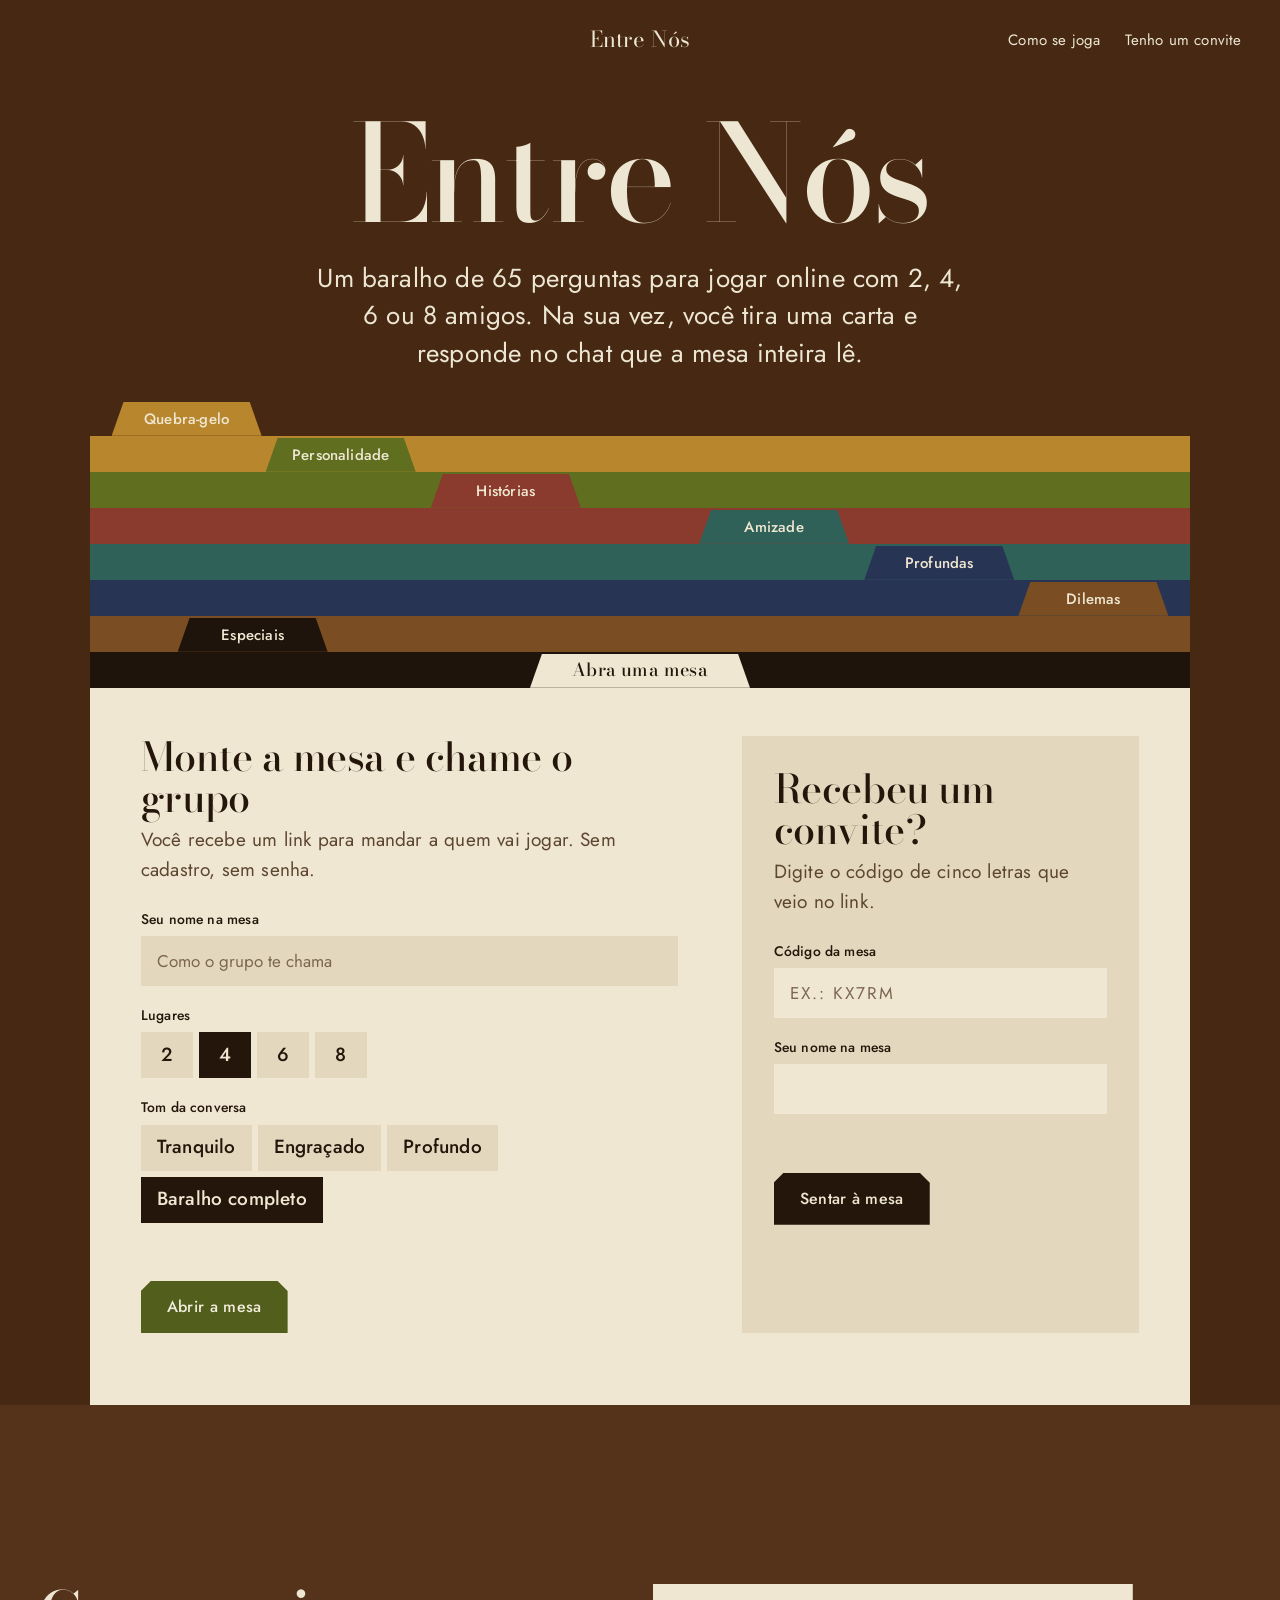
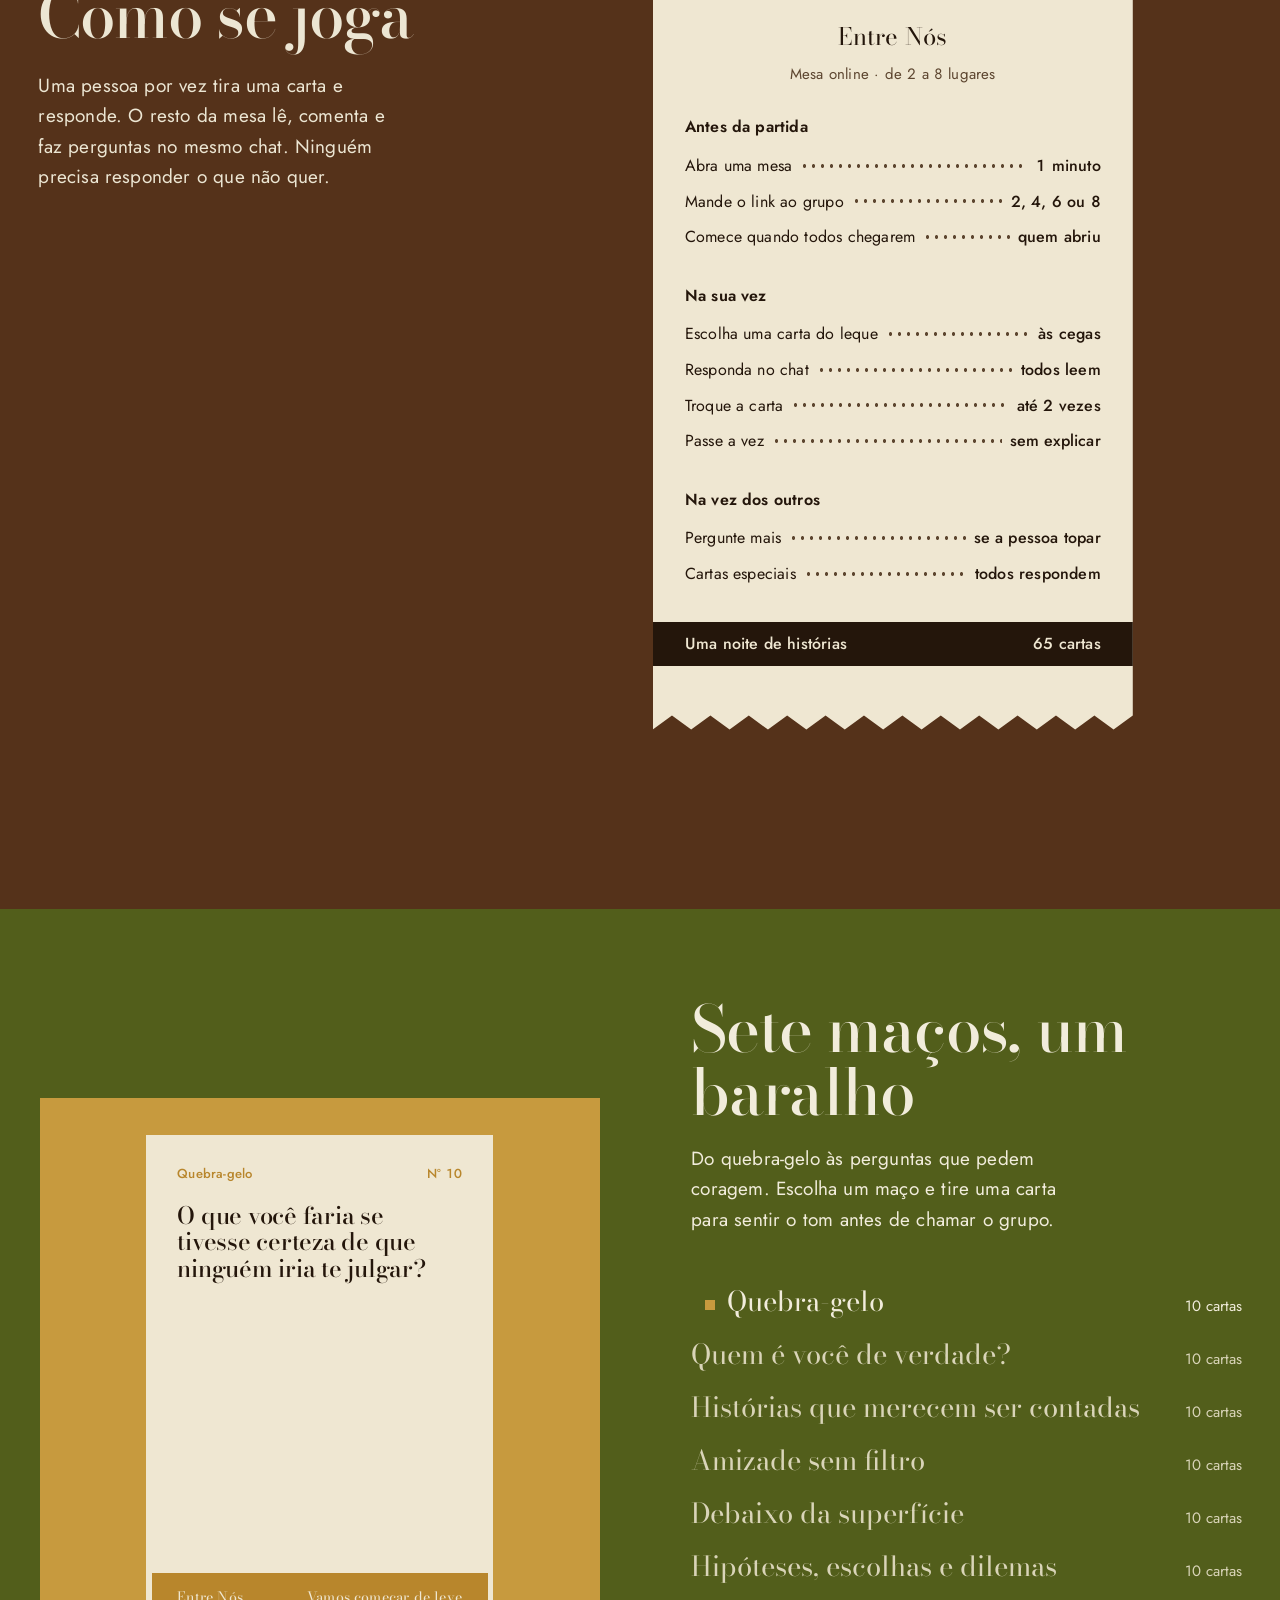
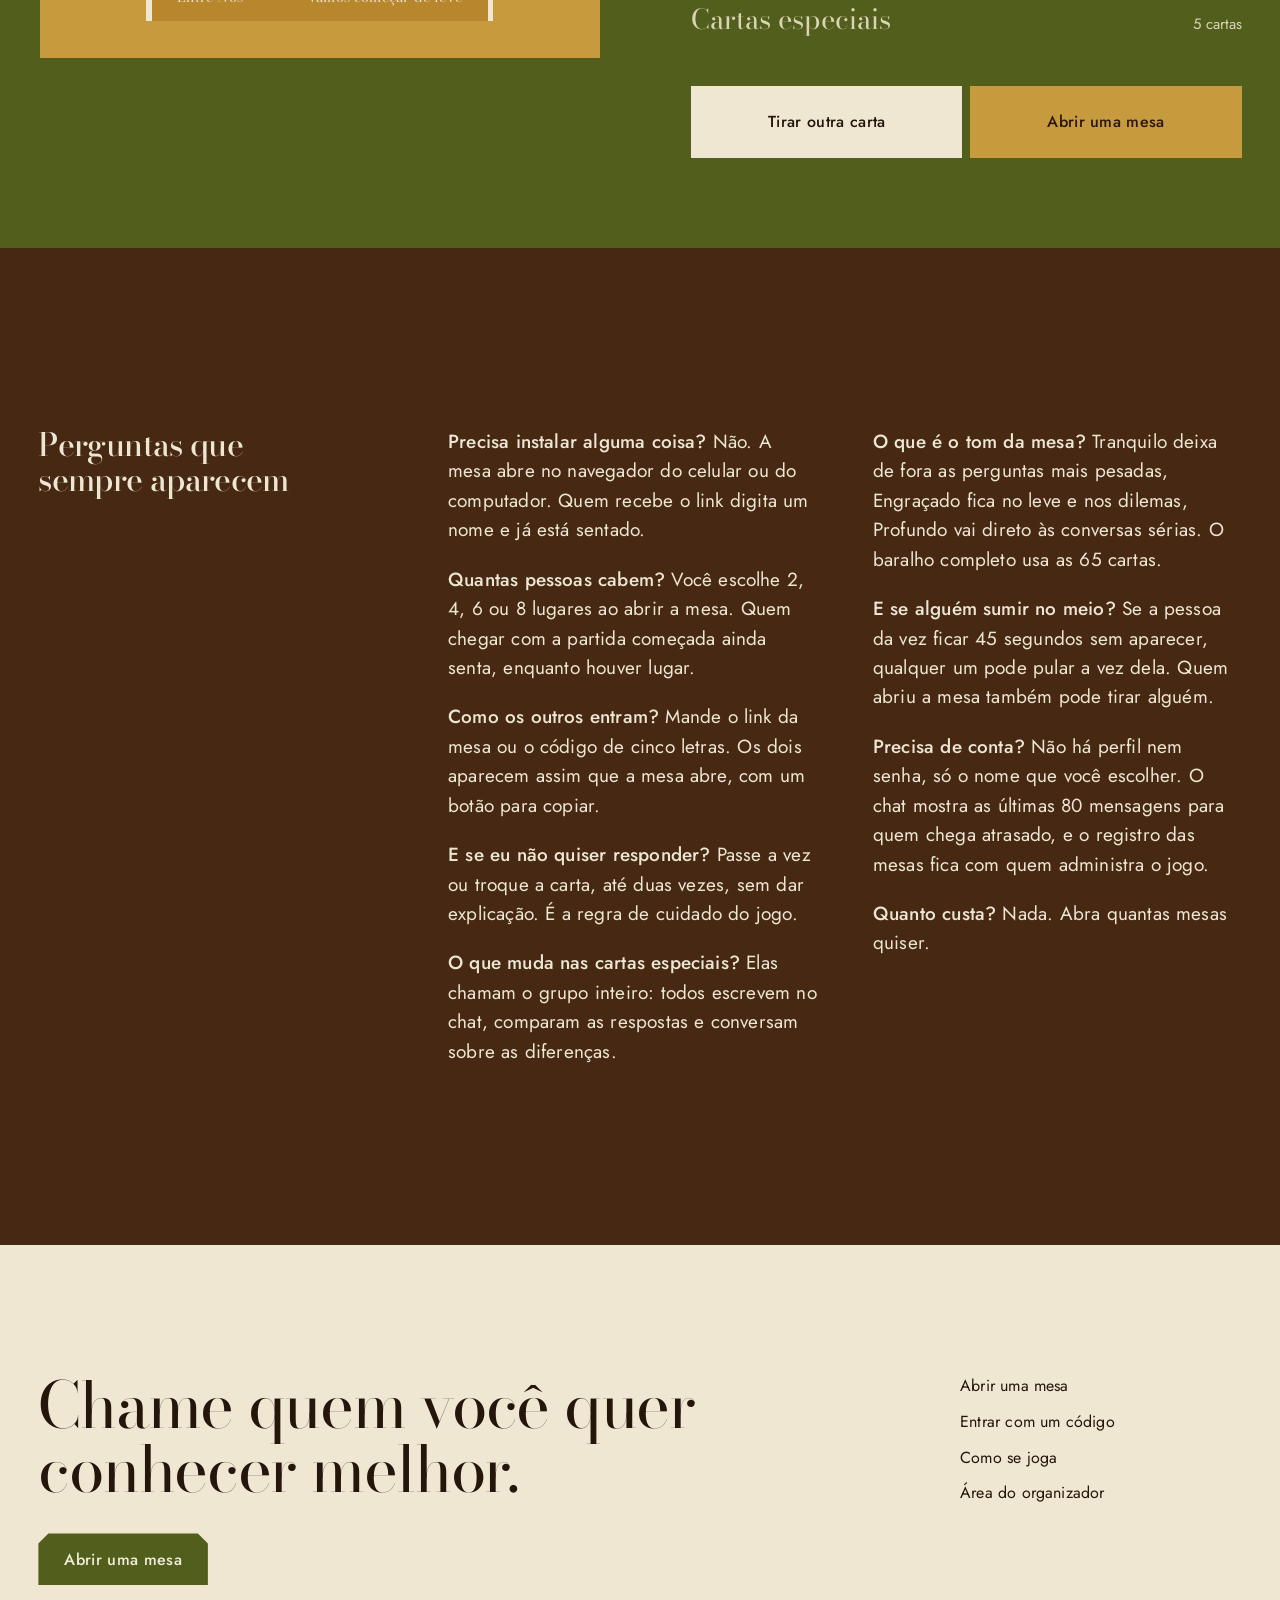
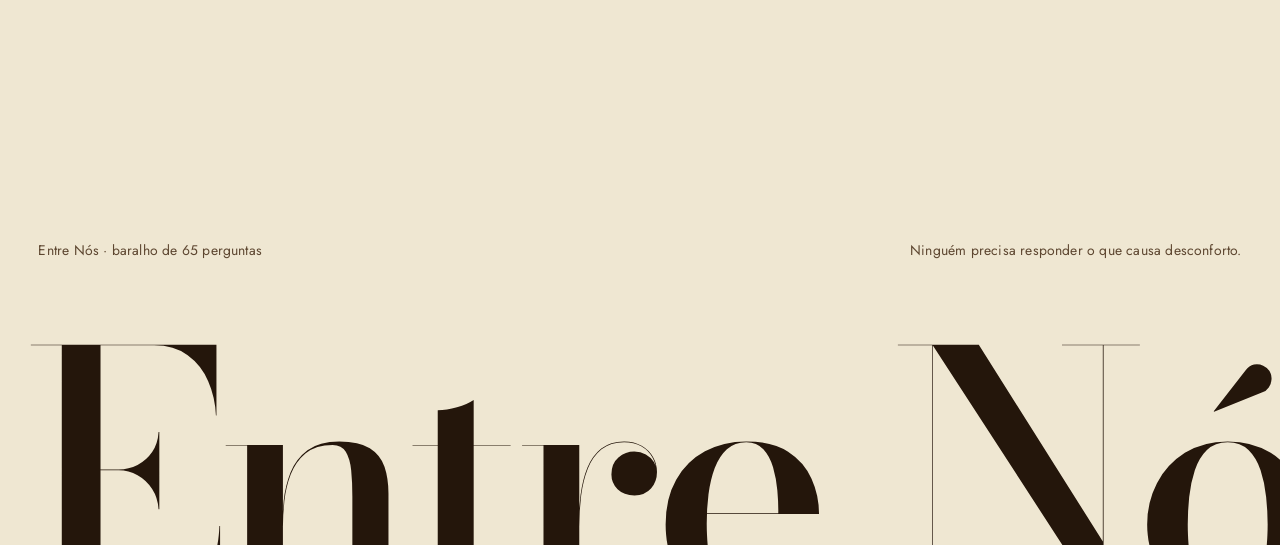
==== index.html @ 0313b53e "Entre Nós 1.0: mesa online de 2 a 8 jogadores, baralho de 65 cartas e chat Co-Authored-By: Claude Op" ====
<!doctype html>
<html lang="pt-BR" class="sem-js">
<head>
<meta charset="utf-8">
<meta name="viewport" content="width=device-width, initial-scale=1">
<title>Entre Nós — o jogo de cartas para conhecer seus amigos</title>
<meta name="description" content="Um baralho de 65 perguntas para jogar online com 2, 4, 6 ou 8 amigos. Cada um tira uma carta e responde no chat da mesa.">
<meta name="theme-color" content="#472913">
<link rel="icon" href="data:image/svg+xml,%3Csvg xmlns='http://www.w3.org/2000/svg' viewBox='0 0 20 28'%3E%3Crect width='20' height='28' fill='%23525e1b'/%3E%3Crect x='5' y='9' width='10' height='10' fill='%23efe7d2'/%3E%3C/svg%3E">
<link rel="preconnect" href="https://fonts.googleapis.com">
<link rel="preconnect" href="https://fonts.gstatic.com" crossorigin>
<link href="https://fonts.googleapis.com/css2?family=Bodoni+Moda:ital,opsz,wght@0,6..96,500;1,6..96,500&family=Jost:wght@400;500;600&display=swap" rel="stylesheet">
<link rel="stylesheet" href="css/estilo.css">
</head>
<body>
<header class="topo">
  <a class="marca" href="./">Entre Nós</a>
  <nav aria-label="Principal">
    <a href="#como">Como se joga</a>
    <a href="#convite">Tenho um convite</a>
  </nav>
</header>

<main>
  <section class="hero" aria-labelledby="titulo">
    <h1 id="titulo">Entre Nós</h1>
    <p class="apoio">Um baralho de 65 perguntas para jogar online com 2, 4, 6 ou 8 amigos. Na sua vez, você tira uma carta e responde no chat que a mesa inteira lê.</p>

    <div class="pastas" id="mesa">
      <a class="pasta" href="#baralho" data-cat="1" style="background:#b8862c;color:#efe7d2;z-index:1"><span class="aba" style="left:2%">Quebra-gelo</span></a>
      <a class="pasta" href="#baralho" data-cat="2" style="background:#5f6e1f;color:#efe7d2;z-index:2"><span class="aba" style="left:16%">Personalidade</span></a>
      <a class="pasta" href="#baralho" data-cat="3" style="background:#8a3b2e;color:#efe7d2;z-index:3"><span class="aba" style="left:31%">Histórias</span></a>
      <a class="pasta" href="#baralho" data-cat="4" style="background:#2f6158;color:#efe7d2;z-index:4"><span class="aba" style="right:31%">Amizade</span></a>
      <a class="pasta" href="#baralho" data-cat="5" style="background:#283454;color:#efe7d2;z-index:5"><span class="aba" style="right:16%">Profundas</span></a>
      <a class="pasta" href="#baralho" data-cat="6" style="background:#7a4e22;color:#efe7d2;z-index:6"><span class="aba" style="right:2%">Dilemas</span></a>
      <a class="pasta" href="#baralho" data-cat="7" style="background:#1f140b;color:#efe7d2;z-index:7"><span class="aba" style="left:8%">Especiais</span></a>

      <div class="pasta frente" style="z-index:8">
        <span class="aba">Abra uma mesa</span>
        <div class="mesa-form">
          <div>
            <h2>Monte a mesa e chame o grupo</h2>
            <p class="sub">Você recebe um link para mandar a quem vai jogar. Sem cadastro, sem senha.</p>
            <form id="form-criar" novalidate>
              <label class="campo"><span>Seu nome na mesa</span>
                <input name="nome" autocomplete="nickname" maxlength="20" required placeholder="Como o grupo te chama">
              </label>
              <fieldset class="escolha">
                <legend>Lugares</legend>
                <label><input type="radio" name="cap" value="2"><span>2</span></label>
                <label><input type="radio" name="cap" value="4" checked><span>4</span></label>
                <label><input type="radio" name="cap" value="6"><span>6</span></label>
                <label><input type="radio" name="cap" value="8"><span>8</span></label>
              </fieldset>
              <fieldset class="escolha">
                <legend>Tom da conversa</legend>
                <label><input type="radio" name="modo" value="tranquilo"><span>Tranquilo</span></label>
                <label><input type="radio" name="modo" value="engracado"><span>Engraçado</span></label>
                <label><input type="radio" name="modo" value="profundo"><span>Profundo</span></label>
                <label><input type="radio" name="modo" value="completo" checked><span>Baralho completo</span></label>
              </fieldset>
              <p class="aviso-erro" id="erro-criar" role="alert"></p>
              <div><button class="btn" type="submit">Abrir a mesa</button></div>
            </form>
          </div>
          <div class="lado" id="convite">
            <h2>Recebeu um convite?</h2>
            <p class="sub">Digite o código de cinco letras que veio no link.</p>
            <form id="form-entrar" novalidate>
              <label class="campo"><span>Código da mesa</span>
                <input name="cod" autocomplete="off" autocapitalize="characters" maxlength="5" required placeholder="Ex.: KX7RM" style="letter-spacing:.12em;text-transform:uppercase">
              </label>
              <label class="campo"><span>Seu nome na mesa</span>
                <input name="nome" autocomplete="nickname" maxlength="20" required>
              </label>
              <p class="aviso-erro" id="erro-entrar" role="alert"></p>
              <div><button class="btn btn-fantasma" type="submit" style="background:#24160b;color:#efe7d2">Sentar à mesa</button></div>
            </form>
          </div>
        </div>
      </div>
    </div>
  </section>

  <section class="secao como" id="como" aria-labelledby="t-como">
    <div class="grade">
      <div class="texto">
        <h2 class="titulo-secao revela" id="t-como">Como se joga</h2>
        <p class="revela" style="--d:80ms">Uma pessoa por vez tira uma carta e responde. O resto da mesa lê, comenta e faz perguntas no mesmo chat. Ninguém precisa responder o que não quer.</p>
      </div>
      <div class="recibo revela" style="--d:160ms">
        <div class="cab">Entre Nós</div>
        <p>Mesa online · de 2 a 8 lugares</p>
        <h3>Antes da partida</h3>
        <ol>
          <li>Abra uma mesa<span class="pontos"></span><b>1 minuto</b></li>
          <li>Mande o link ao grupo<span class="pontos"></span><b>2, 4, 6 ou 8</b></li>
          <li>Comece quando todos chegarem<span class="pontos"></span><b>quem abriu</b></li>
        </ol>
        <h3>Na sua vez</h3>
        <ol>
          <li>Escolha uma carta do leque<span class="pontos"></span><b>às cegas</b></li>
          <li>Responda no chat<span class="pontos"></span><b>todos leem</b></li>
          <li>Troque a carta<span class="pontos"></span><b>até 2 vezes</b></li>
          <li>Passe a vez<span class="pontos"></span><b>sem explicar</b></li>
        </ol>
        <h3>Na vez dos outros</h3>
        <ol>
          <li>Pergunte mais<span class="pontos"></span><b>se a pessoa topar</b></li>
          <li>Cartas especiais<span class="pontos"></span><b>todos respondem</b></li>
        </ol>
        <div class="total"><span>Uma noite de histórias</span><span>65 cartas</span></div>
      </div>
    </div>
  </section>

  <section class="secao vitrine" id="baralho" aria-labelledby="t-baralho">
    <div class="metades">
      <div class="placa revela">
        <div class="quadro" id="placa"></div>
      </div>
      <div class="indice">
        <div>
          <h2 class="titulo-secao revela" id="t-baralho">Sete maços, um baralho</h2>
          <p class="revela" style="--d:80ms">Do quebra-gelo às perguntas que pedem coragem. Escolha um maço e tire uma carta para sentir o tom antes de chamar o grupo.</p>
        </div>
        <ul id="lista-macos" class="revela" style="--d:140ms"></ul>
        <div class="celulas revela" style="--d:200ms">
          <button class="btn btn-claro" type="button" id="outra">Tirar outra carta</button>
          <a class="btn btn-ocre" href="#mesa">Abrir uma mesa</a>
        </div>
      </div>
    </div>
  </section>

  <section class="secao faq" aria-labelledby="t-faq">
    <div class="grade">
      <h2 class="titulo-secao revela" id="t-faq">Perguntas que sempre aparecem</h2>
      <div class="colunas revela" style="--d:100ms">
        <p><b>Precisa instalar alguma coisa?</b> Não. A mesa abre no navegador do celular ou do computador. Quem recebe o link digita um nome e já está sentado.</p>
        <p><b>Quantas pessoas cabem?</b> Você escolhe 2, 4, 6 ou 8 lugares ao abrir a mesa. Quem chegar com a partida começada ainda senta, enquanto houver lugar.</p>
        <p><b>Como os outros entram?</b> Mande o link da mesa ou o código de cinco letras. Os dois aparecem assim que a mesa abre, com um botão para copiar.</p>
        <p><b>E se eu não quiser responder?</b> Passe a vez ou troque a carta, até duas vezes, sem dar explicação. É a regra de cuidado do jogo.</p>
        <p><b>O que muda nas cartas especiais?</b> Elas chamam o grupo inteiro: todos escrevem no chat, comparam as respostas e conversam sobre as diferenças.</p>
        <p><b>O que é o tom da mesa?</b> Tranquilo deixa de fora as perguntas mais pesadas, Engraçado fica no leve e nos dilemas, Profundo vai direto às conversas sérias. O baralho completo usa as 65 cartas.</p>
        <p><b>E se alguém sumir no meio?</b> Se a pessoa da vez ficar 45 segundos sem aparecer, qualquer um pode pular a vez dela. Quem abriu a mesa também pode tirar alguém.</p>
        <p><b>Precisa de conta?</b> Não há perfil nem senha, só o nome que você escolher. O chat mostra as últimas 80 mensagens para quem chega atrasado, e o registro das mesas fica com quem administra o jogo.</p>
        <p><b>Quanto custa?</b> Nada. Abra quantas mesas quiser.</p>
      </div>
    </div>
  </section>
</main>

<footer class="rodape" aria-labelledby="t-rodape">
  <div class="grade" style="width:100%">
    <div class="convite">
      <p id="t-rodape" class="revela">Chame quem você quer conhecer melhor.</p>
      <a class="btn revela" style="--d:80ms" href="#mesa">Abrir uma mesa</a>
    </div>
    <nav class="links" aria-label="Rodapé">
      <a href="#mesa">Abrir uma mesa</a>
      <a href="#convite">Entrar com um código</a>
      <a href="#como">Como se joga</a>
      <a href="admin.html">Área do organizador</a>
    </nav>
  </div>
  <div class="legal"><span>Entre Nós · baralho de 65 perguntas</span><span>Ninguém precisa responder o que causa desconforto.</span></div>
  <div class="nome" aria-hidden="true">Entre Nós</div>
</footer>

<script src="js/config.js"></script>
<script src="js/cartas.js"></script>
<script src="js/logica.js"></script>
<script src="js/api.js"></script>
<script src="js/comum.js"></script>
<script src="js/inicio.js"></script>
</body>
</html>
---- css/estilo.css ----
/* Entre Nós — um baralho impresso em duas tintas sobre tabaco */
:root {
  --bg: #472913;
  --surface: #55321a;
  --deep: #341d0c;
  --ink: #ece6d3;
  --muted: #c9b597;
  --accent: #525e1b;
  --accent-hover: #606d22;
  --accent-ink: #f1ecdb;
  --ochre: #c79a3e;
  --ochre-ink: #2b170a;
  --paper: #efe7d2;
  --paper-2: #e3d8bd;
  --paper-ink: #24160b;
  --paper-muted: #5d4630;
  --erro: #f0a48c;

  --display: 'Bodoni Moda', 'Didot', Georgia, serif;
  --text: 'Jost', 'Segoe UI', system-ui, sans-serif;

  --step-small: clamp(0.8125rem, 0.79rem + 0.1vw, 0.875rem);
  --step-body: clamp(1.0625rem, 1rem + 0.25vw, 1.1875rem);
  --step-lead: clamp(1.25rem, 1.1rem + 0.7vw, 1.625rem);
  --step-head: clamp(2rem, 1.3rem + 3.2vw, 4rem);

  --margem: clamp(16px, 3vw, 40px);
  --raio: 0px;
  --ease: cubic-bezier(.2, .7, .2, 1);
  color-scheme: dark;
}

*, *::before, *::after { box-sizing: border-box; }
html { -webkit-text-size-adjust: 100%; }
body {
  margin: 0;
  background: var(--bg);
  color: var(--ink);
  font-family: var(--text);
  font-size: var(--step-body);
  line-height: 1.6;
  letter-spacing: 0.01em;
  -webkit-font-smoothing: antialiased;
}
img, svg { display: block; max-width: 100%; }
a { color: inherit; }
button, input, select, textarea { font: inherit; color: inherit; }
button { cursor: pointer; }
:focus-visible { outline: 3px solid var(--ochre); outline-offset: 3px; }
::selection { background: var(--ochre); color: var(--ochre-ink); }
[hidden] { display: none !important; }
.oculto { position: absolute !important; width: 1px; height: 1px; overflow: hidden; clip: rect(0 0 0 0); white-space: nowrap; }
.ico { width: 1.15em; height: 1.15em; fill: none; stroke: currentColor; stroke-width: 2; stroke-linecap: round; stroke-linejoin: round; flex: none; }

/* ---------- botões ---------- */
.btn {
  display: inline-flex; align-items: center; justify-content: center; gap: 10px;
  min-height: 52px; padding: 0 26px; border: 0; border-radius: var(--raio);
  background: var(--accent); color: var(--accent-ink);
  font-weight: 500; font-size: 1rem; letter-spacing: 0.02em; text-decoration: none;
  clip-path: polygon(10px 0, calc(100% - 10px) 0, 100% 10px, 100% 100%, 0 100%, 0 10px);
  transition: background .2s var(--ease), transform .15s var(--ease);
}
.btn:hover { background: var(--accent-hover); }
.btn:active { transform: translateY(1px) scale(.99); }
.btn[disabled] { opacity: .45; cursor: not-allowed; }
.btn-claro { background: var(--paper); color: var(--paper-ink); }
.btn-claro:hover { background: #fff8e6; }
.btn-ocre { background: var(--ochre); color: var(--ochre-ink); }
.btn-ocre:hover { background: #d5a84a; }
.btn-fantasma { background: var(--surface); color: var(--ink); }
.btn-fantasma:hover { background: #64391d; }
.btn-peq { min-height: 40px; padding: 0 16px; font-size: .9375rem; }

/* ---------- campos ---------- */
.campo { display: grid; gap: 6px; }
.campo > span, .rotulo { font-size: var(--step-small); font-weight: 500; }
.campo input {
  min-height: 50px; padding: 0 16px; border: 0; border-radius: var(--raio);
  background: var(--paper-2); color: var(--paper-ink); font-size: 1.0625rem;
}
.campo input::placeholder { color: #7d6750; }
.escolha { display: flex; flex-wrap: wrap; gap: 6px; border: 0; padding: 0; margin: 0; }
.escolha legend { padding: 0; margin-bottom: 6px; font-size: var(--step-small); font-weight: 500; }
.escolha label { position: relative; }
.escolha input { position: absolute; opacity: 0; inset: 0; margin: 0; cursor: pointer; }
.escolha span {
  display: inline-flex; align-items: center; justify-content: center; min-width: 52px; min-height: 46px; padding: 0 16px;
  background: var(--paper-2); color: var(--paper-ink); font-weight: 500;
  transition: background .2s var(--ease), color .2s var(--ease);
}
.escolha input:checked + span { background: var(--paper-ink); color: var(--paper); }
.escolha input:focus-visible + span { outline: 3px solid var(--ochre); outline-offset: 2px; }
.escolha label:hover span { background: #d6c9aa; }
.escolha input:checked:hover + span { background: var(--paper-ink); }
.aviso-erro { min-height: 1.6em; margin: 0; color: #9b2c17; font-size: var(--step-small); font-weight: 500; }

/* =========================================================
   PÁGINA INICIAL
   ========================================================= */
.topo {
  display: grid; grid-template-columns: 1fr auto 1fr; align-items: center;
  padding: 22px var(--margem) 0; font-size: .9375rem;
}
.topo .marca { grid-column: 2; font-family: var(--display); font-size: 1.375rem; text-decoration: none; letter-spacing: 0; }
.topo nav { grid-column: 3; justify-self: end; display: flex; gap: 24px; }
.topo nav a { text-decoration: none; padding: 6px 0; background: linear-gradient(currentColor, currentColor) 0 100% / 0 2px no-repeat; transition: background-size .25s var(--ease); }
.topo nav a:hover { background-size: 100% 2px; }

.hero { text-align: center; padding-top: clamp(40px, 6vh, 80px); overflow: hidden; }
.hero h1 {
  margin: 0 auto; font-family: var(--display); font-weight: 500;
  font-size: clamp(76px, 10.5vw, 168px); line-height: .92; letter-spacing: -0.02em;
}
.hero .apoio { max-width: 46ch; margin: 24px auto 0; padding: 0 var(--margem); font-size: var(--step-lead); line-height: 1.45; }

.pastas { position: relative; width: min(86vw, 1240px); margin: clamp(48px, 7vh, 80px) auto 0; }
.pasta { position: relative; display: block; height: 36px; text-decoration: none; }
.pasta .aba {
  position: absolute; bottom: 100%; height: 34px; padding: 0 22px; min-width: 150px;
  display: flex; align-items: center; justify-content: center;
  background: inherit; color: inherit; font-size: .9375rem; font-weight: 500; white-space: nowrap;
  clip-path: polygon(12px 0, calc(100% - 12px) 0, 100% 100%, 0 100%);
}
.pasta:not(.frente) { transition: transform .25s var(--ease); }
.pasta:not(.frente):hover, .pasta:not(.frente):focus-visible { transform: translateY(-8px); outline: none; }
.pasta:not(.frente):focus-visible .aba { text-decoration: underline; }
.pasta.frente {
  height: auto; background: var(--paper); color: var(--paper-ink);
  padding: clamp(28px, 4vw, 48px) clamp(20px, 4vw, 56px) clamp(40px, 6vw, 72px);
  text-align: left;
}
.pasta.frente .aba { left: 50%; transform: translateX(-50%); font-family: var(--display); font-size: 1.125rem; min-width: 220px; }
.mesa-form { display: grid; grid-template-columns: 1.35fr 1fr; gap: clamp(28px, 5vw, 80px); }
.mesa-form h2 { margin: 0 0 6px; font-family: var(--display); font-weight: 500; font-size: clamp(1.75rem, 1.2rem + 1.6vw, 2.5rem); line-height: 1.05; letter-spacing: -0.01em; }
.mesa-form p.sub { margin: 0 0 22px; color: var(--paper-muted); }
.mesa-form form { display: grid; gap: 18px; align-content: start; }
.mesa-form .lado { background: var(--paper-2); padding: clamp(20px, 3vw, 32px); }
.mesa-form .lado .campo input { background: var(--paper); }

/* como se joga */
.secao { padding: clamp(96px, 14vw, 200px) var(--margem); }
.grade { display: grid; grid-template-columns: repeat(12, minmax(0, 1fr)); column-gap: clamp(16px, 2vw, 32px); max-width: 1360px; margin: 0 auto; }
.titulo-secao { margin: 0; font-family: var(--display); font-weight: 500; font-size: clamp(2.5rem, 1.6rem + 3vw, 4.25rem); line-height: .98; letter-spacing: -0.02em; }
.como { background: var(--surface); }
.como .texto { grid-column: 1 / span 5; }
.como .texto p { max-width: 32ch; margin: 24px 0 0; }
.recibo {
  grid-column: 7 / span 5; max-width: 480px; width: 100%;
  background: var(--paper); color: var(--paper-ink); padding: 34px 32px 64px;
  font-variant-numeric: tabular-nums; font-size: 1rem;
  clip-path: polygon(0 0, 100% 0, 100% calc(100% - 14px), 96% 100%, 92% calc(100% - 14px), 88% 100%, 84% calc(100% - 14px), 80% 100%, 76% calc(100% - 14px), 72% 100%, 68% calc(100% - 14px), 64% 100%, 60% calc(100% - 14px), 56% 100%, 52% calc(100% - 14px), 48% 100%, 44% calc(100% - 14px), 40% 100%, 36% calc(100% - 14px), 32% 100%, 28% calc(100% - 14px), 24% 100%, 20% calc(100% - 14px), 16% 100%, 12% calc(100% - 14px), 8% 100%, 4% calc(100% - 14px), 0 100%);
}
.recibo .cab { text-align: center; font-family: var(--display); font-size: 1.5rem; margin-bottom: 6px; }
.recibo .cab + p { text-align: center; margin: 0 0 6px; color: var(--paper-muted); font-size: .9375rem; }
.recibo h3 { margin: 28px 0 8px; font-size: 1rem; font-weight: 600; }
.recibo ol { list-style: none; margin: 0; padding: 0; }
.recibo li { display: flex; align-items: baseline; gap: 8px; padding: 5px 0; }
.recibo li .pontos { flex: 1; height: 4px; align-self: center; background-image: radial-gradient(circle, var(--paper-muted) 1.6px, transparent 2px); background-size: 9px 4px; background-repeat: repeat-x; min-width: 24px; }
.recibo li b { font-weight: 500; white-space: nowrap; }
.recibo .total { display: flex; justify-content: space-between; align-items: center; gap: 12px; margin: 30px -32px 0; min-height: 44px; padding: 8px 32px; background: var(--paper-ink); color: var(--paper); font-weight: 500; }

/* vitrine */
.vitrine { background: var(--accent); color: var(--accent-ink); padding: 0; }
.vitrine .metades { display: grid; grid-template-columns: 1fr 1fr; min-height: 88svh; }
.placa { display: grid; place-items: center; padding: 40px; }
.placa .quadro { width: min(100%, 620px); aspect-ratio: 1; background: var(--ochre); display: grid; place-items: center; }
.placa .quadro .carta { width: 62%; }
.indice { display: flex; flex-direction: column; justify-content: space-between; gap: 40px; padding: clamp(48px, 7vw, 96px) var(--margem) clamp(48px, 7vw, 96px) clamp(24px, 4vw, 64px); }
.indice p { max-width: 36ch; margin: 20px 0 0; }
.indice ul { list-style: none; margin: 0; padding: 0; }
.indice li button {
  width: 100%; display: flex; justify-content: space-between; align-items: baseline; gap: 16px;
  padding: 10px 0; border: 0; background: none; text-align: left; color: var(--muted-on-olive, #d9d4b8);
  font-family: var(--display); font-size: clamp(1.25rem, 1rem + .9vw, 1.75rem); line-height: 1.2;
  transition: color .24s var(--ease), padding .24s var(--ease);
}
.indice li button small { font-family: var(--text); font-size: .9375rem; }
.indice li button:hover, .indice li button[aria-pressed="true"] { color: var(--accent-ink); padding-left: 14px; }
.indice li button[aria-pressed="true"] span::before { content: ''; display: inline-block; width: 10px; height: 10px; background: var(--ochre); margin-right: 12px; vertical-align: middle; }
.indice ul:hover button:not(:hover) { color: #b9b694; }
.celulas { display: grid; grid-template-columns: 1fr 1fr; gap: 8px; }
.celulas .btn { min-height: 72px; clip-path: none; }

/* perguntas */
.faq .titulo-secao { grid-column: 1 / span 3; font-size: clamp(1.75rem, 1.4rem + 1vw, 2rem); line-height: 1.1; }
.faq .colunas { grid-column: 5 / span 8; columns: 2; column-gap: 56px; }
.faq .colunas p { margin: 0 0 20px; break-inside: avoid; line-height: 1.55; }
.faq .colunas b { font-weight: 500; }

/* rodapé */
.rodape { background: var(--paper); color: var(--paper-ink); min-height: 100svh; overflow: hidden; display: flex; flex-direction: column; padding: clamp(80px, 10vw, 140px) var(--margem) 0; }
.rodape .convite { grid-column: 1 / span 7; }
.rodape .convite p { margin: 0 0 32px; font-family: var(--display); font-size: clamp(2.5rem, 5vw, 5rem); line-height: 1; letter-spacing: -0.02em; }
.rodape .links { grid-column: 10 / span 3; display: grid; gap: 10px; align-content: start; }
.rodape .links a { text-decoration: none; font-size: 1rem; }
.rodape .links a:hover { text-decoration: underline; }
.rodape .legal { margin-top: auto; display: flex; justify-content: space-between; gap: 16px; flex-wrap: wrap; font-size: var(--step-small); color: var(--paper-muted); padding-top: 64px; max-width: 1360px; width: 100%; align-self: center; }
.rodape .nome { font-family: var(--display); font-weight: 500; font-size: 27vw; line-height: .8; letter-spacing: -0.04em; white-space: nowrap; margin: 8px 0 0 -0.04em; transform: translateY(26%); }

/* =========================================================
   A CARTA (usada na página inicial, na mesa e no chat)
   ========================================================= */
.carta {
  --cat: #b8862c;
  position: relative; aspect-ratio: 5 / 7; width: 100%;
  perspective: 1400px;
}
.carta .giro { position: absolute; inset: 0; transform-style: preserve-3d; transition: transform .8s var(--ease); }
.carta.virada .giro { transform: rotateY(180deg); }
.carta .face, .carta .verso { position: absolute; inset: 0; backface-visibility: hidden; -webkit-backface-visibility: hidden; overflow: hidden; }
.carta .face {
  background: var(--paper); color: var(--paper-ink);
  display: flex; flex-direction: column; padding: 9% 9% 0; container-type: inline-size;
}
.carta .verso { transform: rotateY(180deg); }
.carta.so-frente .giro { transform: none; }
.carta .face .cab { display: flex; justify-content: space-between; align-items: baseline; gap: 8px; font-size: max(13px, 4.6cqi); font-weight: 500; color: var(--cat); line-height: 1.25; }
.carta .face .cab span:last-child { font-variant-numeric: tabular-nums; white-space: nowrap; }
.carta .face .titulo { margin: 8% 0 0; font-family: var(--display); font-size: 9cqi; line-height: 1; color: var(--cat); font-style: italic; }
.carta .face .perg { margin: 7% 0 0; font-family: var(--display); font-weight: 500; font-size: 8.4cqi; line-height: 1.12; letter-spacing: -0.01em; }
.carta .face .perg.longa { font-size: 7cqi; }
.carta .face .perg.instrucao { font-family: var(--text); font-weight: 400; font-size: 5.6cqi; line-height: 1.45; letter-spacing: 0; }
.carta .face .todos { align-self: flex-start; margin-top: 6%; padding: 4px 10px; background: var(--cat); color: var(--paper); font-size: max(13px, 4.2cqi); font-weight: 500; }
.carta .face .pe { margin: auto -9% 0; padding: 4.5% 9%; background: var(--cat); color: var(--paper); display: flex; justify-content: space-between; align-items: center; font-family: var(--display); font-size: max(13px, 5cqi); }
.verso-arte { width: 100%; height: 100%; background: var(--accent); }

/* =========================================================
   A MESA (jogo.html)
   ========================================================= */
.pagina-mesa { min-height: 100svh; display: flex; flex-direction: column; }
.barra { display: flex; align-items: center; gap: 16px; padding: 14px var(--margem); background: var(--deep); flex-wrap: wrap; }
.barra .marca { font-family: var(--display); font-size: 1.375rem; text-decoration: none; margin-right: auto; }
.codigo-sala { font-variant-numeric: tabular-nums; font-weight: 500; letter-spacing: .12em; }
.barra .acoes { display: flex; gap: 8px; }
.demo-aviso { background: var(--ochre); color: var(--ochre-ink); padding: 8px var(--margem); font-size: var(--step-small); font-weight: 500; }

.mesa { flex: 1; display: grid; grid-template-columns: minmax(0, 1fr) minmax(340px, 420px); min-height: 0; }
.palco { display: flex; flex-direction: column; gap: 22px; padding: 24px var(--margem) 40px; min-width: 0; }

.lugares { display: flex; flex-wrap: wrap; gap: 10px; list-style: none; margin: 0; padding: 0; }
.lugar { display: flex; align-items: center; gap: 10px; padding: 6px 14px 6px 6px; background: var(--surface); transition: background .3s var(--ease), opacity .3s; font-size: .9375rem; }
.lugar .ini { width: 34px; height: 34px; display: grid; place-items: center; background: var(--c, var(--ochre)); color: #24160b; font-weight: 600; font-size: .9375rem; position: relative; }
.lugar .ini::after { content: ''; position: absolute; right: -3px; bottom: -3px; width: 10px; height: 10px; border-radius: 50%; background: #8f8a77; box-shadow: 0 0 0 2px var(--surface); }
.lugar.on .ini::after { background: #a9cf5a; }
.lugar.vez { background: var(--paper); color: var(--paper-ink); }
.lugar.vez .ini::after { box-shadow: 0 0 0 2px var(--paper); }
.lugar .coroa { width: 15px; height: 15px; color: var(--ochre); }
.lugar.vez .coroa { color: #8a6418; }
.lugar.vazio { background: transparent; box-shadow: inset 0 0 0 2px var(--surface); color: var(--muted); }
.lugar.vazio .ini { background: var(--surface); color: var(--muted); }
.lugar.vazio .ini::after { display: none; }
.lugar .tirar { border: 0; background: none; padding: 2px; color: inherit; opacity: .6; }
.lugar .tirar:hover { opacity: 1; }

.status { margin: 0; font-family: var(--display); font-weight: 500; font-size: clamp(2rem, 1.4rem + 2.2vw, 3.25rem); line-height: 1.02; letter-spacing: -0.02em; }
.status-sub { margin: -10px 0 0; color: var(--muted); max-width: 52ch; }

.area-carta { flex: 1; display: grid; place-items: center; min-height: 420px; position: relative; }
.leque { position: relative; width: min(100%, 640px); height: clamp(260px, 34vw, 380px); }
.leque .carta-monte {
  position: absolute; left: 50%; bottom: 0; width: clamp(130px, 15vw, 190px); aspect-ratio: 5/7;
  border: 0; padding: 0; background: none; transform-origin: 50% 120%;
  transition: transform .35s var(--ease), filter .2s;
}
.leque .carta-monte .verso-arte { pointer-events: none; }
.leque.ativo .carta-monte:hover, .leque.ativo .carta-monte:focus-visible { filter: brightness(1.12); outline: none; translate: 0 -22px; }
.leque .carta-monte { transition: transform .35s var(--ease), translate .25s var(--ease), filter .2s; }
.leque:not(.ativo) .carta-monte { cursor: default; }
.leque .carta-monte.saindo { transition: transform .5s var(--ease), opacity .5s; opacity: 0; }

.carta-mao { width: max(200px, min(22vw, 310px, calc((100svh - 380px) * 5 / 7))); }
.carta-mao.entrando { animation: entra .6s var(--ease) both; }
@keyframes entra { from { transform: translateY(40px) rotate(-4deg); opacity: 0; } to { transform: none; opacity: 1; } }

.botoes-vez { display: flex; flex-wrap: wrap; gap: 8px; justify-content: center; }

.saguao { display: grid; grid-template-columns: minmax(0, 1fr) minmax(0, 1fr); gap: 32px; align-items: start; }
.convite-cartao { background: var(--paper); color: var(--paper-ink); padding: 32px; }
.convite-cartao .cab { font-family: var(--display); font-size: 1.25rem; margin: 0 0 8px; }
.convite-cartao .codigo-grande { font-family: var(--display); font-size: clamp(3.5rem, 7vw, 5.5rem); line-height: 1; letter-spacing: .06em; margin: 8px 0 18px; }
.convite-cartao .link { display: flex; gap: 8px; }
.convite-cartao .link input { flex: 1; min-width: 0; min-height: 48px; border: 0; padding: 0 12px; background: var(--paper-2); color: var(--paper-ink); font-size: .9375rem; }
.convite-cartao p { margin: 14px 0 0; color: var(--paper-muted); font-size: .9375rem; }

.entrada { max-width: 560px; margin: 0 auto; width: 100%; background: var(--paper); color: var(--paper-ink); padding: clamp(24px, 4vw, 44px); display: grid; gap: 18px; }
.entrada h1 { margin: 0; font-family: var(--display); font-weight: 500; font-size: clamp(2rem, 1.5rem + 2vw, 3rem); line-height: 1.02; }
.entrada p { margin: 0; color: var(--paper-muted); }

/* chat */
.chat { display: flex; flex-direction: column; background: var(--deep); min-height: 0; height: calc(100svh - 70px); position: sticky; top: 0; }
.chat .cab-chat { display: flex; align-items: center; gap: 10px; padding: 16px 20px; font-family: var(--display); font-size: 1.25rem; }
.chat .cab-chat small { margin-left: auto; font-family: var(--text); font-size: var(--step-small); color: var(--muted); }
.mensagens { flex: 1; overflow-y: auto; padding: 4px 20px 16px; display: flex; flex-direction: column; gap: 12px; scroll-behavior: smooth; overscroll-behavior: contain; }
.msg { max-width: 92%; animation: surge .3s var(--ease) both; }
@keyframes surge { from { opacity: 0; transform: translateY(8px); } to { opacity: 1; transform: none; } }
.msg .quem { font-size: var(--step-small); font-weight: 500; color: var(--c, var(--ochre)); }
.msg .quem time { color: var(--muted); font-weight: 400; margin-left: 6px; }
.msg .bolha { background: var(--surface); padding: 9px 14px; margin-top: 3px; overflow-wrap: anywhere; line-height: 1.45; font-size: 1rem; }
.msg.minha { align-self: flex-end; text-align: left; }
.msg.minha .bolha { background: #67401f; }
.msg.resp .bolha { background: var(--paper); color: var(--paper-ink); box-shadow: inset 5px 0 0 var(--cat, var(--ochre)); padding-left: 18px; }
.msg.resp .marca-resp { display: block; font-size: var(--step-small); color: var(--paper-muted); margin-bottom: 2px; }
.msg.sis { align-self: center; text-align: center; color: var(--muted); font-size: var(--step-small); max-width: 100%; }
.msg.mini-carta { align-self: stretch; max-width: 100%; display: grid; grid-template-columns: 8px 1fr; background: var(--surface); }
.msg.mini-carta::before { content: ''; background: var(--cat); }
.msg.mini-carta div { padding: 10px 14px; }
.msg.mini-carta .quem { color: var(--muted); }
.msg.mini-carta q { display: block; quotes: none; font-family: var(--display); font-size: 1.0625rem; line-height: 1.3; margin-top: 4px; color: var(--ink); }
.compor { display: flex; gap: 8px; padding: 12px 16px 16px; background: var(--deep); }
.compor textarea {
  flex: 1; min-height: 52px; max-height: 140px; resize: none; border: 0; border-radius: 0; padding: 14px; line-height: 1.35;
  background: var(--surface); color: var(--ink); font-size: 1rem;
}
.compor textarea::placeholder { color: #b39f84; }
.compor .btn { min-height: 52px; padding: 0 18px; }
.contador { padding: 0 20px 10px; font-size: var(--step-small); color: var(--muted); text-align: right; background: var(--deep); margin: -8px 0 0; }

.toast { position: fixed; left: 50%; bottom: 24px; transform: translate(-50%, 20px); opacity: 0; background: var(--paper); color: var(--paper-ink); padding: 12px 20px; font-weight: 500; z-index: 50; box-shadow: 0 10px 30px rgba(0,0,0,.35); transition: opacity .25s, transform .25s var(--ease); pointer-events: none; max-width: calc(100vw - 32px); }
.toast.on { opacity: 1; transform: translate(-50%, 0); }
.toast.erro { background: var(--erro); color: #2b0f06; }

.fim-mesa { text-align: center; display: grid; gap: 18px; justify-items: center; padding: 40px 0; }

/* ---------- admin ---------- */
.admin { max-width: 1200px; margin: 0 auto; padding: 32px var(--margem) 80px; }
.admin h1 { font-family: var(--display); font-weight: 500; font-size: clamp(2.25rem, 1.6rem + 2.4vw, 3.5rem); line-height: 1; margin: 24px 0 8px; }
.numeros { display: grid; grid-template-columns: repeat(5, minmax(0, 1fr)); gap: 8px; margin: 28px 0; }
.numeros div { background: var(--surface); padding: 18px 20px; }
.numeros b { display: block; font-family: var(--display); font-size: 2.25rem; font-weight: 500; line-height: 1.1; font-variant-numeric: lining-nums tabular-nums; }
.numeros span { color: var(--muted); font-size: .9375rem; }
.tabela-wrap { overflow-x: auto; background: var(--surface); }
table { border-collapse: collapse; width: 100%; font-size: .9375rem; font-variant-numeric: tabular-nums; }
th, td { text-align: left; padding: 10px 14px; border-bottom: 1px solid #6a4426; vertical-align: top; }
th { font-weight: 500; color: var(--muted); background: var(--deep); }
.admin h2 { font-family: var(--display); font-weight: 500; font-size: 1.75rem; margin: 48px 0 14px; }
.ranking { display: grid; grid-template-columns: repeat(auto-fill, minmax(260px, 1fr)); gap: 8px; list-style: none; padding: 0; margin: 0; }
.ranking li { background: var(--surface); padding: 12px 16px; display: grid; grid-template-columns: 6px 1fr auto; gap: 12px; align-items: start; font-size: .9375rem; line-height: 1.4; }
.ranking li i { align-self: stretch; background: var(--cat); }
.ranking li b { font-family: var(--display); font-size: 1.25rem; font-weight: 500; }

/* ---------- movimento ---------- */
.revela { opacity: 0; transform: translateY(24px); transition: opacity .7s var(--ease), transform .7s var(--ease); transition-delay: var(--d, 0ms); }
.revela.visto { opacity: 1; transform: none; }
.sem-js .revela { opacity: 1; transform: none; }

@media (prefers-reduced-motion: reduce) {
  *, *::before, *::after { animation-duration: .01ms !important; transition-duration: .01ms !important; }
  .revela { opacity: 1; transform: none; }
}

/* ---------- telas menores ---------- */
@media (max-width: 1080px) {
  .mesa { grid-template-columns: 1fr; }
  .chat { position: relative; height: 72svh; }
  .saguao { grid-template-columns: 1fr; }
}
@media (max-width: 900px) {
  .mesa-form { grid-template-columns: 1fr; }
  .como .texto, .recibo { grid-column: 1 / -1; }
  .recibo { margin-top: 40px; max-width: none; }
  .vitrine .metades { grid-template-columns: 1fr; }
  .placa { padding: 16px 16px 0; }
  .faq .titulo-secao, .faq .colunas { grid-column: 1 / -1; }
  .faq .colunas { columns: 1; margin-top: 28px; }
  .rodape .convite, .rodape .links { grid-column: 1 / -1; }
  .rodape .links { margin-top: 40px; display: flex; flex-wrap: wrap; gap: 8px 22px; }
  .numeros { grid-template-columns: repeat(2, minmax(0, 1fr)); }
}
@media (max-width: 640px) {
  .topo { grid-template-columns: auto 1fr; }
  .topo .marca { grid-column: 1; }
  .topo nav { grid-column: 2; }
  .hero h1 { font-size: 17vw; }
  .hero .apoio { font-size: 1.0625rem; }
  .pastas { width: 100%; }
  .pasta { height: 30px; }
  .pasta .aba { height: 30px; min-width: 0; padding: 0 16px; font-size: .875rem; }
  .pasta.frente .aba { min-width: 180px; font-size: 1rem; }
  .celulas { grid-template-columns: 1fr; }
  .celulas .btn { min-height: 60px; }
  .recibo { padding: 28px 20px 60px; }
  .recibo .total { margin: 30px -20px 0; padding: 8px 20px; }
  .rodape .convite p { font-size: 11vw; }
  .rodape .nome { font-size: 34vw; }
  .barra { gap: 10px; }
  .barra .acoes .btn span { display: none; }
  .leque { height: 230px; }
  .area-carta { min-height: 340px; }
  .status { font-size: 2rem; }
}
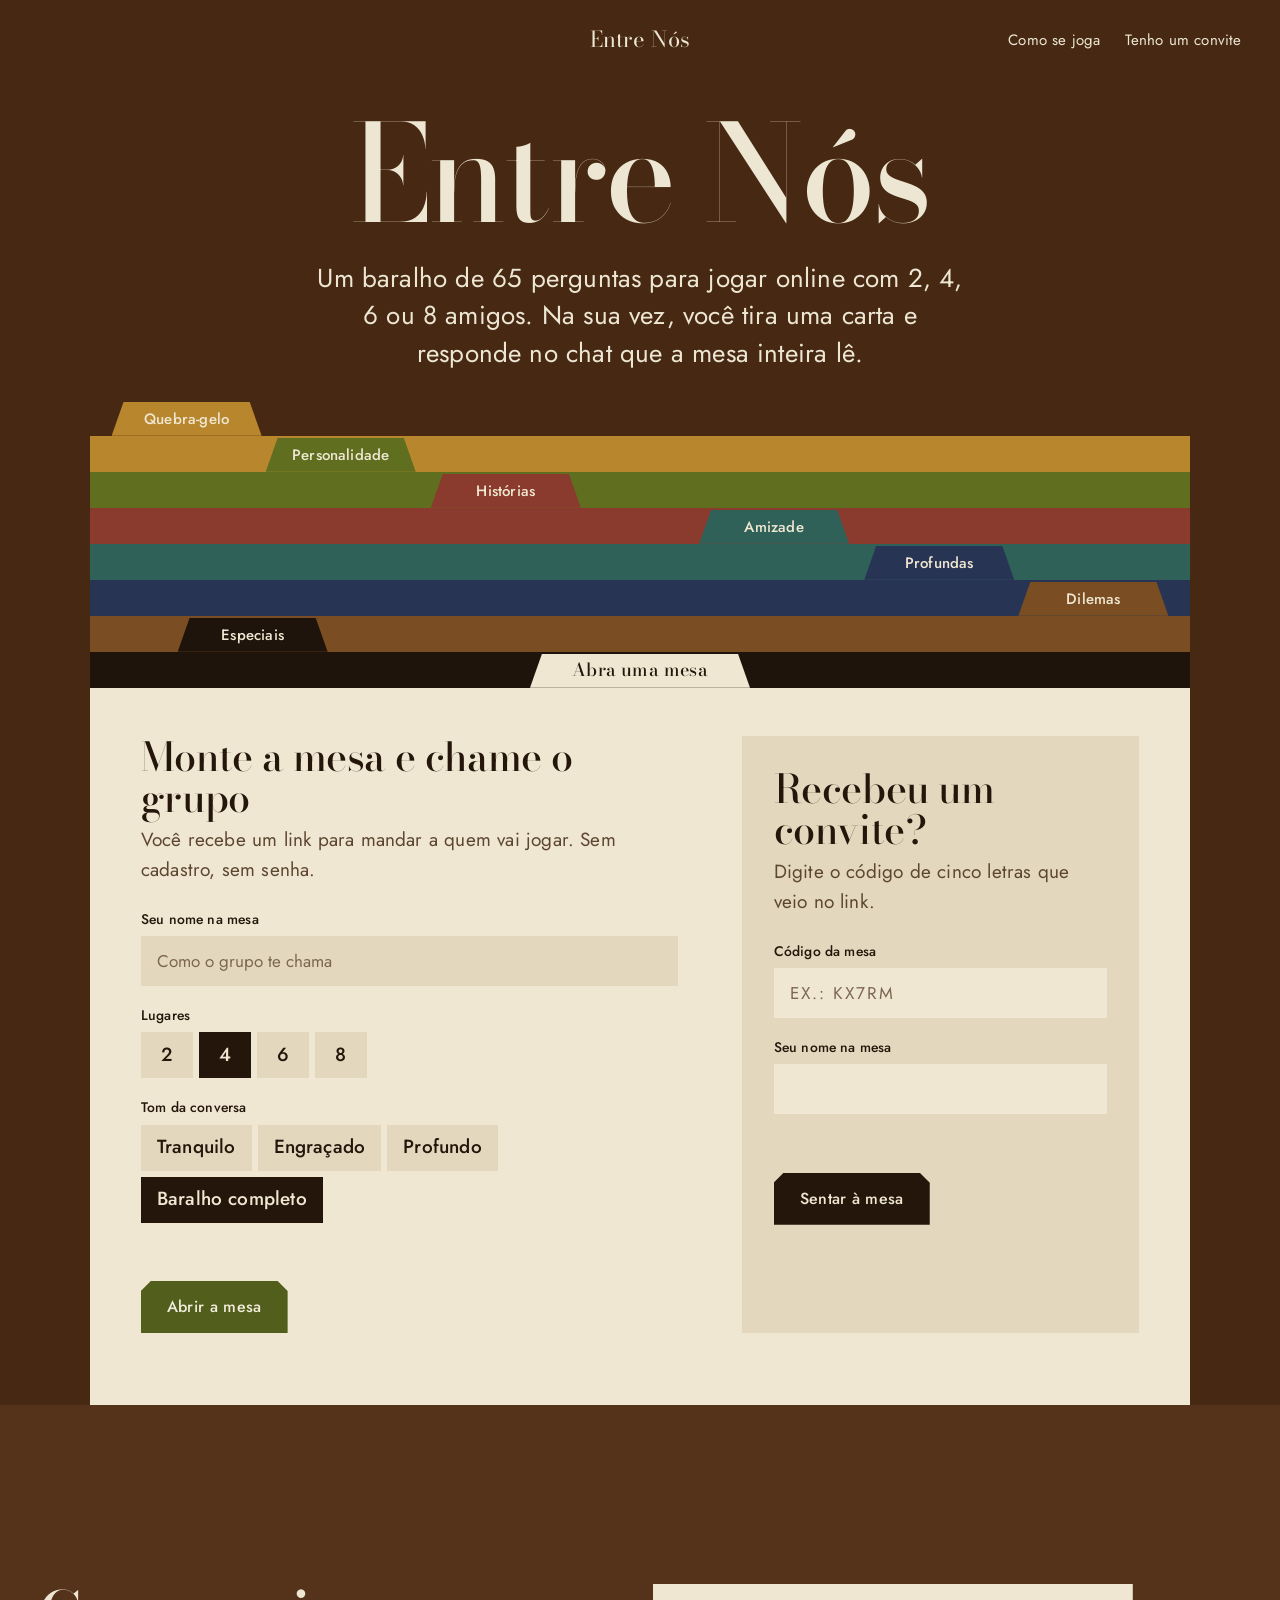
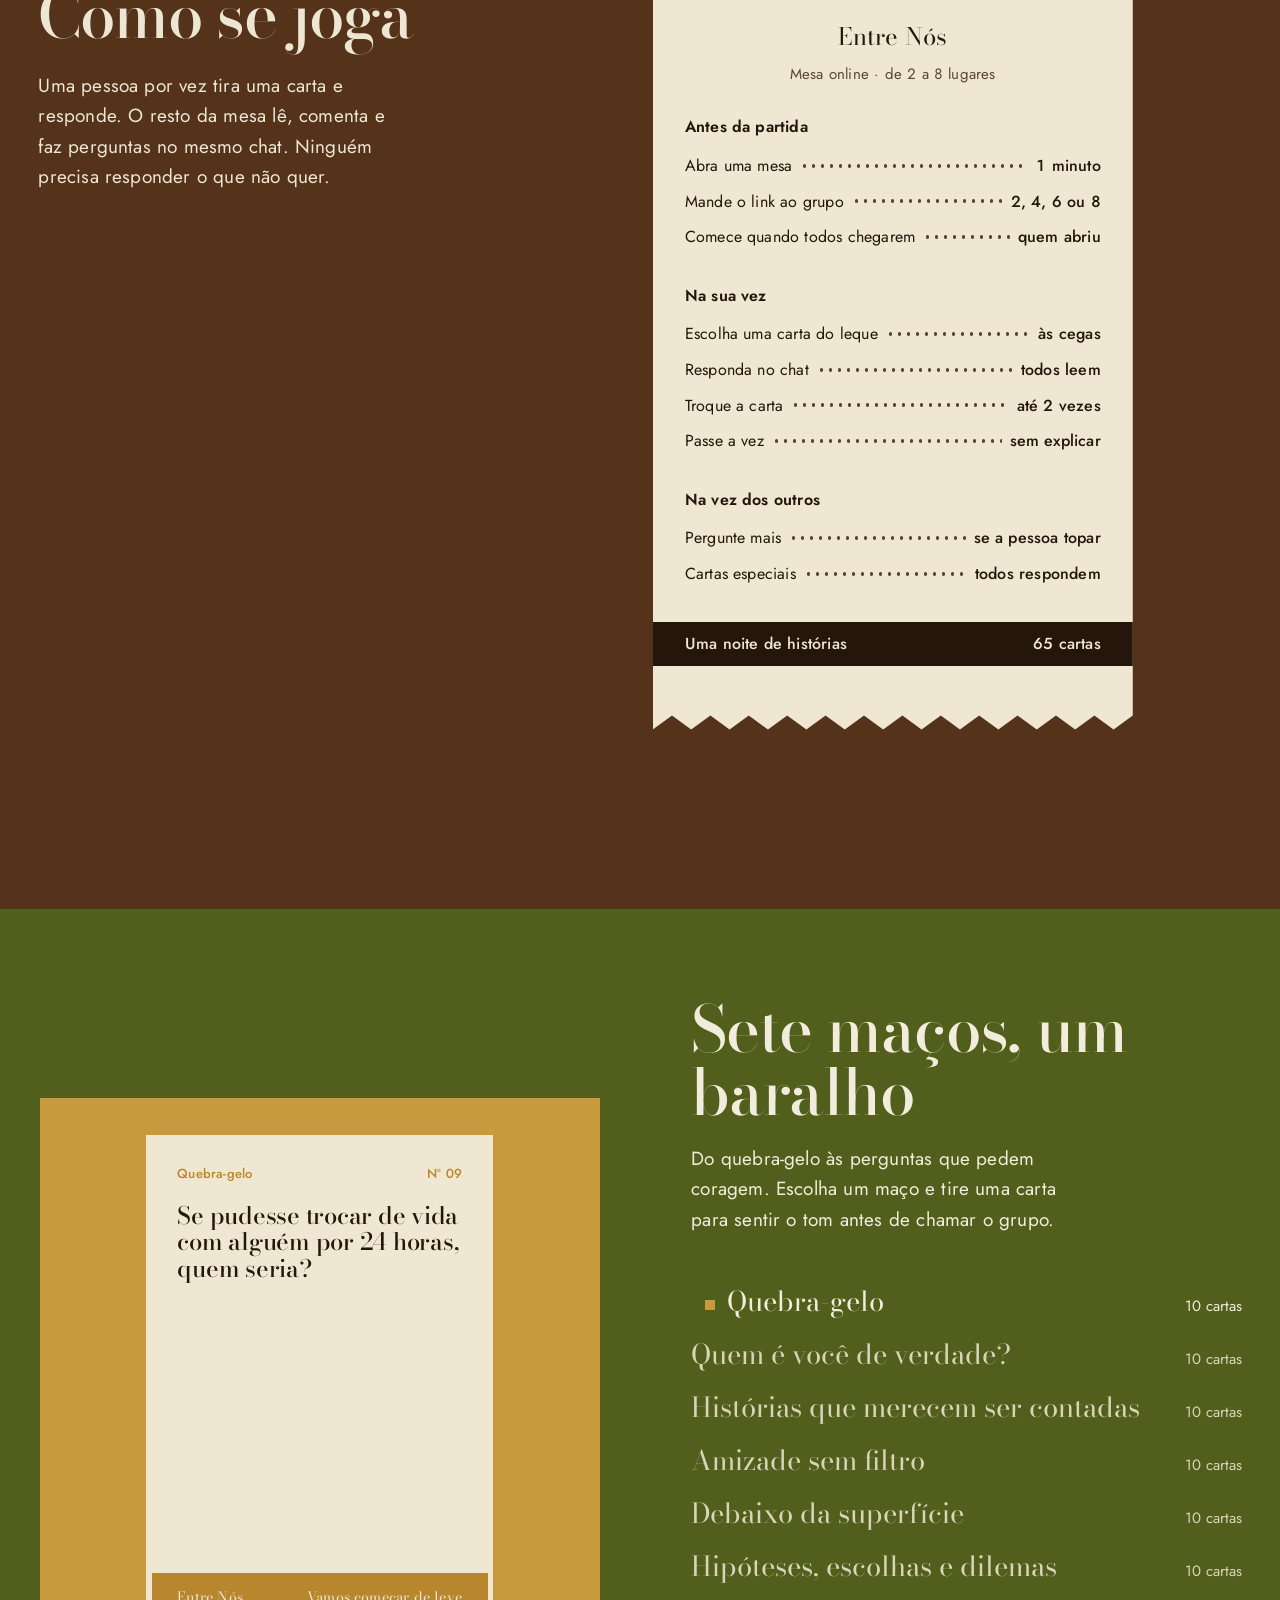
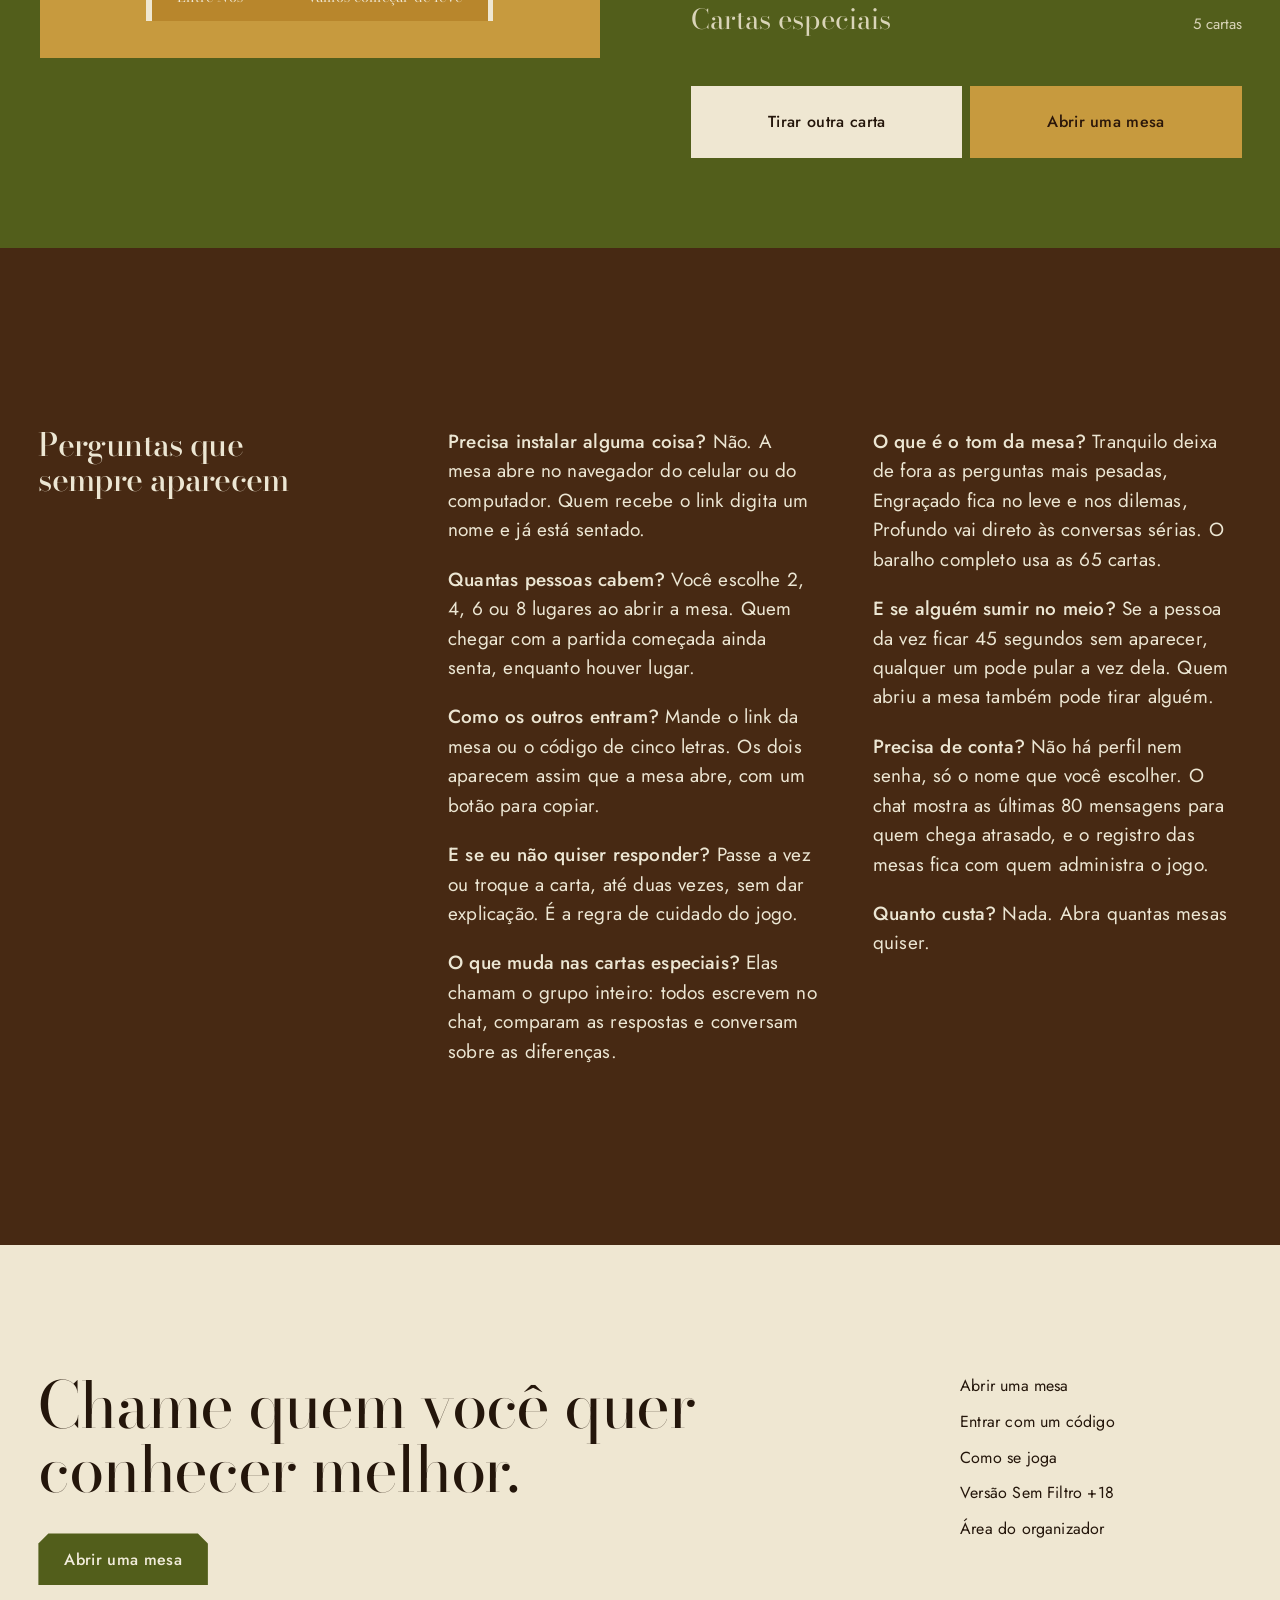
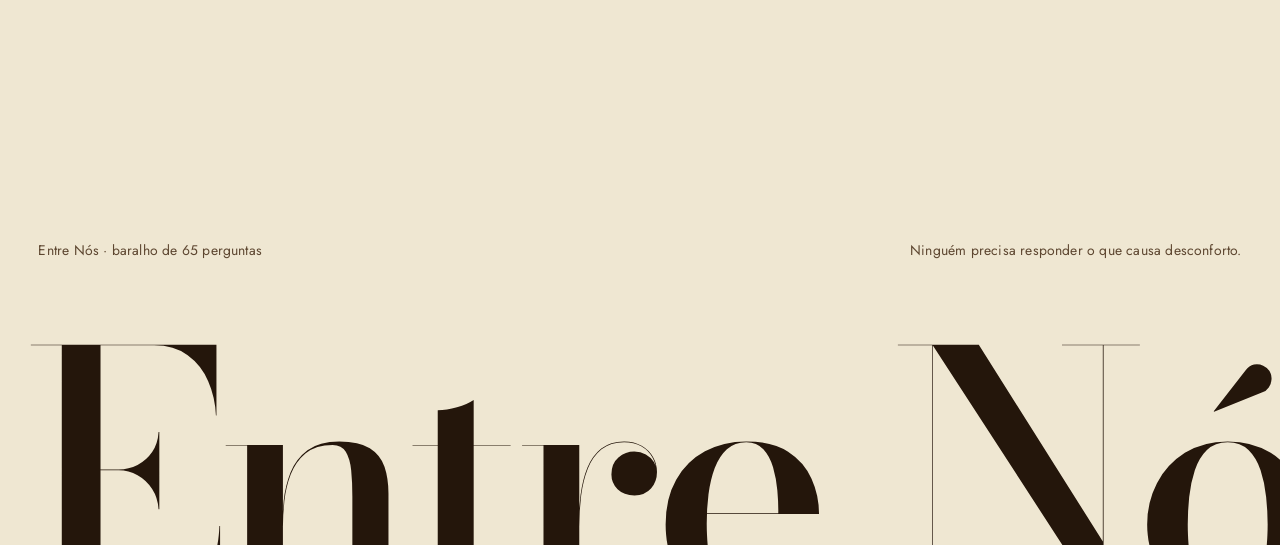
==== commit 723f90b0: "Entre Nós Sem Filtro +18: baralho picante, visual fofo mobile-first e reações Co-Authored-By: Claude" ====
--- a/index.html
+++ b/index.html
@@ -161,6 +161,7 @@
       <a href="#mesa">Abrir uma mesa</a>
       <a href="#convite">Entrar com um código</a>
       <a href="#como">Como se joga</a>
+      <a href="18/">Versão Sem Filtro +18</a>
       <a href="admin.html">Área do organizador</a>
     </nav>
   </div>
--- a/css/estilo.css
+++ b/css/estilo.css
@@ -314,6 +314,18 @@
 }
 .compor textarea::placeholder { color: #b39f84; }
 .compor .btn { min-height: 52px; padding: 0 18px; }
+.reacoes { display: flex; gap: 6px; padding: 8px 16px 0; background: var(--deep); }
+.reacoes button { width: 44px; height: 40px; display: grid; place-items: center; border: 0; background: var(--surface); color: var(--ochre); transition: transform .15s var(--ease), background .2s; }
+.reacoes button:hover { background: #64391d; }
+.reacoes button.pulou { animation: pulo .4s var(--ease); }
+@keyframes pulo { 40% { transform: scale(1.25) rotate(-8deg); } }
+.msg.rea { display: flex; align-items: center; gap: 6px; }
+.msg.rea .ico { color: var(--ochre); }
+.estouro { position: fixed; z-index: 60; pointer-events: none; width: 0; height: 0; }
+.faisca { position: absolute; left: 0; top: 0; width: var(--tam); height: var(--tam); margin: calc(var(--tam) / -2); color: var(--ochre); animation: faisca 1.1s cubic-bezier(.15, .7, .3, 1) both; }
+.faisca svg { width: 100%; height: 100%; fill: currentColor; stroke: none; }
+.f-risada svg, .f-uau svg, .f-cereja svg, .f-infinito svg { fill: none; stroke: currentColor; stroke-width: 2.4; stroke-linecap: round; stroke-linejoin: round; }
+@keyframes faisca { 0% { transform: translate(0, 0) scale(.2); opacity: 0; } 15% { opacity: 1; } 100% { transform: translate(var(--dx), var(--dy)) rotate(var(--rot)) scale(1); opacity: 0; } }
 .contador { padding: 0 20px 10px; font-size: var(--step-small); color: var(--muted); text-align: right; background: var(--deep); margin: -8px 0 0; }
 
 .toast { position: fixed; left: 50%; bottom: 24px; transform: translate(-50%, 20px); opacity: 0; background: var(--paper); color: var(--paper-ink); padding: 12px 20px; font-weight: 500; z-index: 50; box-shadow: 0 10px 30px rgba(0,0,0,.35); transition: opacity .25s, transform .25s var(--ease); pointer-events: none; max-width: calc(100vw - 32px); }
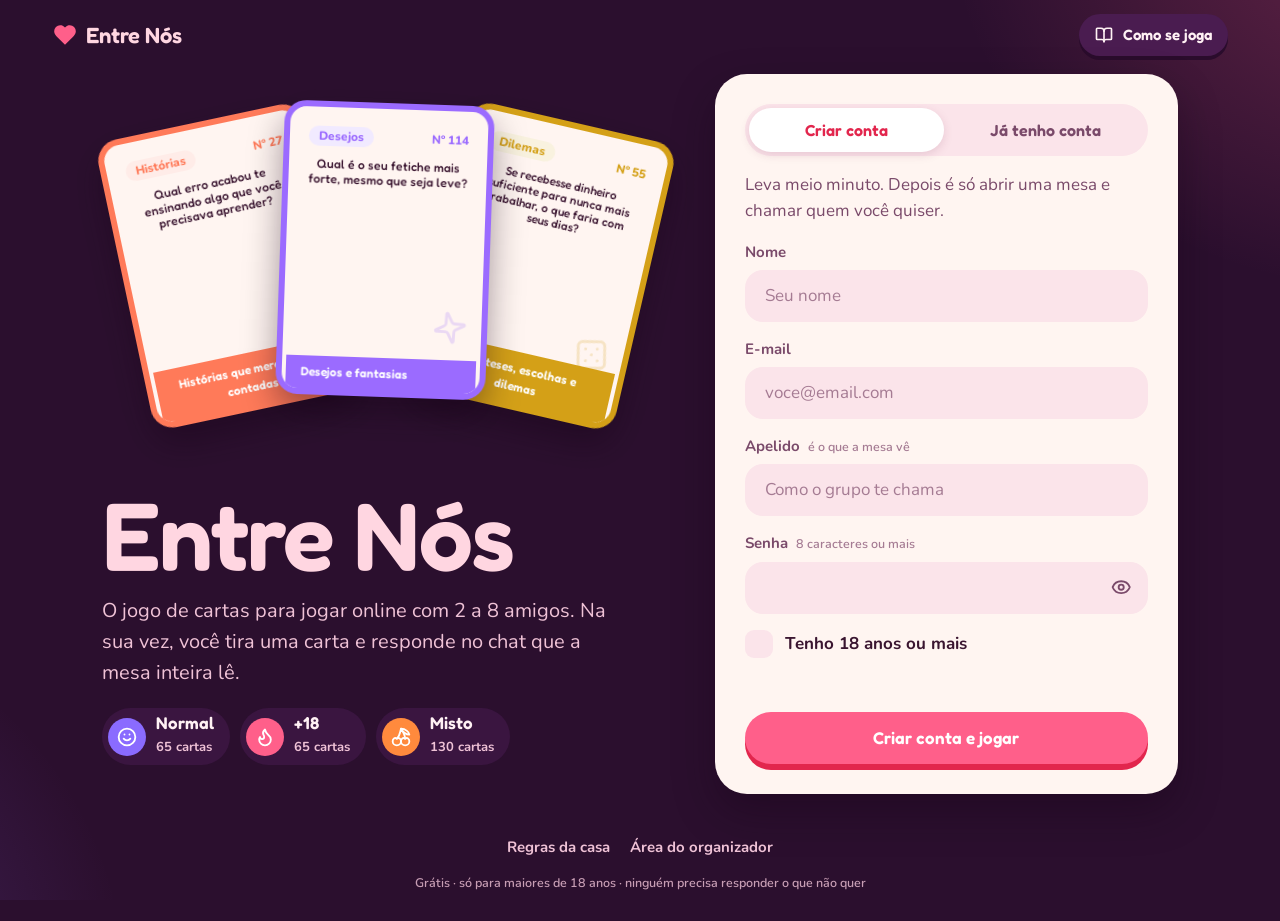
==== commit 8e9295e4: "Entre Nós 2.0: contas, mesas só por convite, baralho Misto, visual único e músicas - Cadastro com no" ====
--- a/index.html
+++ b/index.html
@@ -2,178 +2,85 @@
 <html lang="pt-BR" class="sem-js">
 <head>
 <meta charset="utf-8">
-<meta name="viewport" content="width=device-width, initial-scale=1">
-<title>Entre Nós — o jogo de cartas para conhecer seus amigos</title>
-<meta name="description" content="Um baralho de 65 perguntas para jogar online com 2, 4, 6 ou 8 amigos. Cada um tira uma carta e responde no chat da mesa.">
-<meta name="theme-color" content="#472913">
-<link rel="icon" href="data:image/svg+xml,%3Csvg xmlns='http://www.w3.org/2000/svg' viewBox='0 0 20 28'%3E%3Crect width='20' height='28' fill='%23525e1b'/%3E%3Crect x='5' y='9' width='10' height='10' fill='%23efe7d2'/%3E%3C/svg%3E">
+<meta name="viewport" content="width=device-width, initial-scale=1, viewport-fit=cover">
+<title>Entre Nós · o jogo de cartas para jogar online com os amigos</title>
+<meta name="description" content="Um jogo de cartas com perguntas para jogar online com 2 a 8 pessoas: baralho Normal, +18 ou Misto. Cada um tira uma carta e responde no chat da mesa.">
+<meta name="theme-color" content="#2b0f2e">
+<link rel="icon" href="data:image/svg+xml,%3Csvg xmlns='http://www.w3.org/2000/svg' viewBox='0 0 24 24'%3E%3Cpath fill='%23ff5f8a' d='M19 14c1.49-1.46 3-3.21 3-5.5A5.5 5.5 0 0 0 16.5 3c-1.76 0-3 .5-4.5 2-1.5-1.5-2.74-2-4.5-2A5.5 5.5 0 0 0 2 8.5c0 2.3 1.5 4.05 3 5.5l7 7Z'/%3E%3C/svg%3E">
 <link rel="preconnect" href="https://fonts.googleapis.com">
 <link rel="preconnect" href="https://fonts.gstatic.com" crossorigin>
-<link href="https://fonts.googleapis.com/css2?family=Bodoni+Moda:ital,opsz,wght@0,6..96,500;1,6..96,500&family=Jost:wght@400;500;600&display=swap" rel="stylesheet">
-<link rel="stylesheet" href="css/estilo.css">
+<link href="https://fonts.googleapis.com/css2?family=Fredoka:wght@500;600&family=Nunito:wght@400;600;700;800&display=swap" rel="stylesheet">
+<link rel="stylesheet" href="css/app.css">
 </head>
-<body>
+<body class="pg-entrada">
 <header class="topo">
-  <a class="marca" href="./">Entre Nós</a>
-  <nav aria-label="Principal">
-    <a href="#como">Como se joga</a>
-    <a href="#convite">Tenho um convite</a>
-  </nav>
+  <a class="logo" href="./"><i data-ico="coracao"></i>Entre Nós</a>
+  <button class="btn btn-fantasma btn-peq" type="button" data-regras><i data-ico="livro"></i>Como se joga</button>
 </header>
 
-<main>
-  <section class="hero" aria-labelledby="titulo">
+<main class="entrada-grade">
+  <section class="boas-vindas" aria-labelledby="titulo">
+    <button class="capa" type="button" id="capa" aria-label="Tirar outras cartas de amostra"></button>
     <h1 id="titulo">Entre Nós</h1>
-    <p class="apoio">Um baralho de 65 perguntas para jogar online com 2, 4, 6 ou 8 amigos. Na sua vez, você tira uma carta e responde no chat que a mesa inteira lê.</p>
-
-    <div class="pastas" id="mesa">
-      <a class="pasta" href="#baralho" data-cat="1" style="background:#b8862c;color:#efe7d2;z-index:1"><span class="aba" style="left:2%">Quebra-gelo</span></a>
-      <a class="pasta" href="#baralho" data-cat="2" style="background:#5f6e1f;color:#efe7d2;z-index:2"><span class="aba" style="left:16%">Personalidade</span></a>
-      <a class="pasta" href="#baralho" data-cat="3" style="background:#8a3b2e;color:#efe7d2;z-index:3"><span class="aba" style="left:31%">Histórias</span></a>
-      <a class="pasta" href="#baralho" data-cat="4" style="background:#2f6158;color:#efe7d2;z-index:4"><span class="aba" style="right:31%">Amizade</span></a>
-      <a class="pasta" href="#baralho" data-cat="5" style="background:#283454;color:#efe7d2;z-index:5"><span class="aba" style="right:16%">Profundas</span></a>
-      <a class="pasta" href="#baralho" data-cat="6" style="background:#7a4e22;color:#efe7d2;z-index:6"><span class="aba" style="right:2%">Dilemas</span></a>
-      <a class="pasta" href="#baralho" data-cat="7" style="background:#1f140b;color:#efe7d2;z-index:7"><span class="aba" style="left:8%">Especiais</span></a>
-
-      <div class="pasta frente" style="z-index:8">
-        <span class="aba">Abra uma mesa</span>
-        <div class="mesa-form">
-          <div>
-            <h2>Monte a mesa e chame o grupo</h2>
-            <p class="sub">Você recebe um link para mandar a quem vai jogar. Sem cadastro, sem senha.</p>
-            <form id="form-criar" novalidate>
-              <label class="campo"><span>Seu nome na mesa</span>
-                <input name="nome" autocomplete="nickname" maxlength="20" required placeholder="Como o grupo te chama">
-              </label>
-              <fieldset class="escolha">
-                <legend>Lugares</legend>
-                <label><input type="radio" name="cap" value="2"><span>2</span></label>
-                <label><input type="radio" name="cap" value="4" checked><span>4</span></label>
-                <label><input type="radio" name="cap" value="6"><span>6</span></label>
-                <label><input type="radio" name="cap" value="8"><span>8</span></label>
-              </fieldset>
-              <fieldset class="escolha">
-                <legend>Tom da conversa</legend>
-                <label><input type="radio" name="modo" value="tranquilo"><span>Tranquilo</span></label>
-                <label><input type="radio" name="modo" value="engracado"><span>Engraçado</span></label>
-                <label><input type="radio" name="modo" value="profundo"><span>Profundo</span></label>
-                <label><input type="radio" name="modo" value="completo" checked><span>Baralho completo</span></label>
-              </fieldset>
-              <p class="aviso-erro" id="erro-criar" role="alert"></p>
-              <div><button class="btn" type="submit">Abrir a mesa</button></div>
-            </form>
-          </div>
-          <div class="lado" id="convite">
-            <h2>Recebeu um convite?</h2>
-            <p class="sub">Digite o código de cinco letras que veio no link.</p>
-            <form id="form-entrar" novalidate>
-              <label class="campo"><span>Código da mesa</span>
-                <input name="cod" autocomplete="off" autocapitalize="characters" maxlength="5" required placeholder="Ex.: KX7RM" style="letter-spacing:.12em;text-transform:uppercase">
-              </label>
-              <label class="campo"><span>Seu nome na mesa</span>
-                <input name="nome" autocomplete="nickname" maxlength="20" required>
-              </label>
-              <p class="aviso-erro" id="erro-entrar" role="alert"></p>
-              <div><button class="btn btn-fantasma" type="submit" style="background:#24160b;color:#efe7d2">Sentar à mesa</button></div>
-            </form>
-          </div>
-        </div>
-      </div>
-    </div>
+    <p class="apoio">O jogo de cartas para jogar online com 2 a 8 amigos. Na sua vez, você tira uma carta e responde no chat que a mesa inteira lê.</p>
+    <ul class="chips-baralho" id="chips-baralho" aria-label="Os três baralhos"></ul>
   </section>
 
-  <section class="secao como" id="como" aria-labelledby="t-como">
-    <div class="grade">
-      <div class="texto">
-        <h2 class="titulo-secao revela" id="t-como">Como se joga</h2>
-        <p class="revela" style="--d:80ms">Uma pessoa por vez tira uma carta e responde. O resto da mesa lê, comenta e faz perguntas no mesmo chat. Ninguém precisa responder o que não quer.</p>
-      </div>
-      <div class="recibo revela" style="--d:160ms">
-        <div class="cab">Entre Nós</div>
-        <p>Mesa online · de 2 a 8 lugares</p>
-        <h3>Antes da partida</h3>
-        <ol>
-          <li>Abra uma mesa<span class="pontos"></span><b>1 minuto</b></li>
-          <li>Mande o link ao grupo<span class="pontos"></span><b>2, 4, 6 ou 8</b></li>
-          <li>Comece quando todos chegarem<span class="pontos"></span><b>quem abriu</b></li>
-        </ol>
-        <h3>Na sua vez</h3>
-        <ol>
-          <li>Escolha uma carta do leque<span class="pontos"></span><b>às cegas</b></li>
-          <li>Responda no chat<span class="pontos"></span><b>todos leem</b></li>
-          <li>Troque a carta<span class="pontos"></span><b>até 2 vezes</b></li>
-          <li>Passe a vez<span class="pontos"></span><b>sem explicar</b></li>
-        </ol>
-        <h3>Na vez dos outros</h3>
-        <ol>
-          <li>Pergunte mais<span class="pontos"></span><b>se a pessoa topar</b></li>
-          <li>Cartas especiais<span class="pontos"></span><b>todos respondem</b></li>
-        </ol>
-        <div class="total"><span>Uma noite de histórias</span><span>65 cartas</span></div>
-      </div>
+  <section class="painel conta" aria-label="Sua conta">
+    <div class="abas" role="tablist" aria-label="Entrar ou criar conta">
+      <button type="button" role="tab" id="aba-cadastro" aria-controls="f-cadastro" aria-selected="true">Criar conta</button>
+      <button type="button" role="tab" id="aba-login" aria-controls="f-login" aria-selected="false" tabindex="-1">Já tenho conta</button>
     </div>
-  </section>
 
-  <section class="secao vitrine" id="baralho" aria-labelledby="t-baralho">
-    <div class="metades">
-      <div class="placa revela">
-        <div class="quadro" id="placa"></div>
-      </div>
-      <div class="indice">
-        <div>
-          <h2 class="titulo-secao revela" id="t-baralho">Sete maços, um baralho</h2>
-          <p class="revela" style="--d:80ms">Do quebra-gelo às perguntas que pedem coragem. Escolha um maço e tire uma carta para sentir o tom antes de chamar o grupo.</p>
-        </div>
-        <ul id="lista-macos" class="revela" style="--d:140ms"></ul>
-        <div class="celulas revela" style="--d:200ms">
-          <button class="btn btn-claro" type="button" id="outra">Tirar outra carta</button>
-          <a class="btn btn-ocre" href="#mesa">Abrir uma mesa</a>
-        </div>
-      </div>
-    </div>
-  </section>
+    <form id="f-cadastro" role="tabpanel" aria-labelledby="aba-cadastro" novalidate>
+      <p class="sub">Leva meio minuto. Depois é só abrir uma mesa e chamar quem você quiser.</p>
+      <label class="campo"><span>Nome</span>
+        <input name="nome" autocomplete="name" maxlength="60" required placeholder="Seu nome">
+      </label>
+      <label class="campo"><span>E-mail</span>
+        <input name="email" type="email" autocomplete="email" inputmode="email" maxlength="120" required placeholder="voce@email.com">
+      </label>
+      <label class="campo"><span>Apelido <small>é o que a mesa vê</small></span>
+        <input name="apelido" autocomplete="nickname" maxlength="20" required placeholder="Como o grupo te chama">
+      </label>
+      <label class="campo senha"><span>Senha <small>8 caracteres ou mais</small></span>
+        <input name="senha" type="password" autocomplete="new-password" minlength="8" maxlength="100" required>
+        <button type="button" class="ver-senha" aria-label="Mostrar senha" aria-pressed="false"><i data-ico="olho"></i></button>
+      </label>
+      <label class="marcar"><input type="checkbox" name="maior" required><span class="caixa"><i data-ico="ok"></i></span><span>Tenho 18 anos ou mais</span></label>
+      <p class="aviso-erro" id="erro-cadastro" role="alert"></p>
+      <button class="btn" type="submit">Criar conta e jogar</button>
+    </form>
 
-  <section class="secao faq" aria-labelledby="t-faq">
-    <div class="grade">
-      <h2 class="titulo-secao revela" id="t-faq">Perguntas que sempre aparecem</h2>
-      <div class="colunas revela" style="--d:100ms">
-        <p><b>Precisa instalar alguma coisa?</b> Não. A mesa abre no navegador do celular ou do computador. Quem recebe o link digita um nome e já está sentado.</p>
-        <p><b>Quantas pessoas cabem?</b> Você escolhe 2, 4, 6 ou 8 lugares ao abrir a mesa. Quem chegar com a partida começada ainda senta, enquanto houver lugar.</p>
-        <p><b>Como os outros entram?</b> Mande o link da mesa ou o código de cinco letras. Os dois aparecem assim que a mesa abre, com um botão para copiar.</p>
-        <p><b>E se eu não quiser responder?</b> Passe a vez ou troque a carta, até duas vezes, sem dar explicação. É a regra de cuidado do jogo.</p>
-        <p><b>O que muda nas cartas especiais?</b> Elas chamam o grupo inteiro: todos escrevem no chat, comparam as respostas e conversam sobre as diferenças.</p>
-        <p><b>O que é o tom da mesa?</b> Tranquilo deixa de fora as perguntas mais pesadas, Engraçado fica no leve e nos dilemas, Profundo vai direto às conversas sérias. O baralho completo usa as 65 cartas.</p>
-        <p><b>E se alguém sumir no meio?</b> Se a pessoa da vez ficar 45 segundos sem aparecer, qualquer um pode pular a vez dela. Quem abriu a mesa também pode tirar alguém.</p>
-        <p><b>Precisa de conta?</b> Não há perfil nem senha, só o nome que você escolher. O chat mostra as últimas 80 mensagens para quem chega atrasado, e o registro das mesas fica com quem administra o jogo.</p>
-        <p><b>Quanto custa?</b> Nada. Abra quantas mesas quiser.</p>
-      </div>
-    </div>
+    <form id="f-login" role="tabpanel" aria-labelledby="aba-login" novalidate hidden>
+      <p class="sub">Que bom que você voltou. Sua mesa está te esperando.</p>
+      <label class="campo"><span>E-mail</span>
+        <input name="email" type="email" autocomplete="email" inputmode="email" maxlength="120" required>
+      </label>
+      <label class="campo senha"><span>Senha</span>
+        <input name="senha" type="password" autocomplete="current-password" maxlength="100" required>
+        <button type="button" class="ver-senha" aria-label="Mostrar senha" aria-pressed="false"><i data-ico="olho"></i></button>
+      </label>
+      <p class="aviso-erro" id="erro-login" role="alert"></p>
+      <button class="btn" type="submit">Entrar</button>
+    </form>
   </section>
 </main>
 
-<footer class="rodape" aria-labelledby="t-rodape">
-  <div class="grade" style="width:100%">
-    <div class="convite">
-      <p id="t-rodape" class="revela">Chame quem você quer conhecer melhor.</p>
-      <a class="btn revela" style="--d:80ms" href="#mesa">Abrir uma mesa</a>
-    </div>
-    <nav class="links" aria-label="Rodapé">
-      <a href="#mesa">Abrir uma mesa</a>
-      <a href="#convite">Entrar com um código</a>
-      <a href="#como">Como se joga</a>
-      <a href="18/">Versão Sem Filtro +18</a>
-      <a href="admin.html">Área do organizador</a>
-    </nav>
-  </div>
-  <div class="legal"><span>Entre Nós · baralho de 65 perguntas</span><span>Ninguém precisa responder o que causa desconforto.</span></div>
-  <div class="nome" aria-hidden="true">Entre Nós</div>
+<footer class="rodape-mini">
+  <button type="button" data-regras>Regras da casa</button>
+  <a href="admin.html">Área do organizador</a>
+  <small>Grátis · só para maiores de 18 anos · ninguém precisa responder o que não quer</small>
 </footer>
 
 <script src="js/config.js"></script>
 <script src="js/cartas.js"></script>
+<script src="js/cartas18.js"></script>
 <script src="js/logica.js"></script>
+<script src="js/servico.js"></script>
 <script src="js/api.js"></script>
 <script src="js/comum.js"></script>
-<script src="js/inicio.js"></script>
+<script src="js/tema.js"></script>
+<script src="js/entrada.js"></script>
 </body>
 </html>
--- a/css/app.css
+++ b/css/app.css
@@ -0,0 +1,516 @@
+/* Entre Nós — visual fofo, arredondado e pensado primeiro para o celular (todas as telas) */
+:root {
+  --bg: #2b0f2e;
+  --bg-2: #3a1540;
+  --bg-3: #4a1c50;
+  --ink: #fff1f4;
+  --muted: #efc2d6;
+  --rosa: #ff5f8a;
+  --rosa-2: #ff86a6;
+  --rosa-claro: #ffd6e1;
+  --cereja: #e2264d;
+  --lilas: #9b6bff;
+  --menta: #14a88e;
+  --mel: #ffb84d;
+  --creme: #fff5f1;
+  --creme-2: #fbe4ea;
+  --tinta: #3a1530;
+  --tinta-2: #7a4a6a;
+  --erro: #ffb3a1;
+
+  --display: 'Fredoka', 'Nunito', system-ui, sans-serif;
+  --text: 'Nunito', system-ui, sans-serif;
+  --r-xl: 32px;
+  --r-lg: 24px;
+  --r: 18px;
+  --r-sm: 12px;
+  --mola: cubic-bezier(.34, 1.56, .64, 1);
+  --ease: cubic-bezier(.2, .7, .2, 1);
+  --m: 16px;
+  color-scheme: dark;
+}
+@media (min-width: 720px) { :root { --m: 32px; } }
+
+*, *::before, *::after { box-sizing: border-box; }
+[hidden] { display: none !important; }
+html { -webkit-text-size-adjust: 100%; -webkit-tap-highlight-color: transparent; }
+body {
+  margin: 0; min-height: 100dvh; color: var(--ink); font-family: var(--text); font-size: 1.0625rem; line-height: 1.55;
+  background-color: var(--bg);
+  background-image:
+    radial-gradient(60vmax 50vmax at 110% -10%, rgba(255, 95, 138, .28), transparent 60%),
+    radial-gradient(50vmax 50vmax at -20% 110%, rgba(155, 107, 255, .25), transparent 60%);
+  background-attachment: fixed;
+  -webkit-font-smoothing: antialiased;
+}
+img, svg { display: block; max-width: 100%; }
+a { color: inherit; }
+button, input, textarea { font: inherit; color: inherit; }
+button { cursor: pointer; }
+:focus-visible { outline: 3px solid var(--mel); outline-offset: 3px; border-radius: 8px; }
+::selection { background: var(--rosa); color: #fff; }
+.oculto { position: absolute !important; width: 1px; height: 1px; overflow: hidden; clip: rect(0 0 0 0); white-space: nowrap; }
+.ico { width: 1.2em; height: 1.2em; fill: none; stroke: currentColor; stroke-width: 2.2; stroke-linecap: round; stroke-linejoin: round; flex: none; }
+
+/* ---------- céu de símbolos ---------- */
+.ceu { position: fixed; inset: 0; pointer-events: none; z-index: 0; overflow: hidden; }
+.ceu span { position: absolute; bottom: -60px; width: var(--t, 22px); height: var(--t, 22px); color: var(--c, var(--rosa)); opacity: .22; animation: sobe var(--dur, 18s) linear infinite; animation-delay: var(--atraso, 0s); }
+.ceu svg { width: 100%; height: 100%; fill: currentColor; }
+@keyframes sobe {
+  0% { transform: translate(0, 0) rotate(0); }
+  50% { transform: translate(var(--x, 30px), -55vh) rotate(18deg); }
+  100% { transform: translate(0, -115vh) rotate(-12deg); }
+}
+main, header, footer, .pagina-mesa { position: relative; z-index: 1; }
+
+/* ---------- botões ---------- */
+.btn {
+  display: inline-flex; align-items: center; justify-content: center; gap: 10px;
+  min-height: 52px; padding: 0 24px; border: 0; border-radius: 999px;
+  background: var(--rosa); color: #fff; font-family: var(--display); font-weight: 600; font-size: 1.0625rem; text-decoration: none;
+  box-shadow: 0 6px 0 var(--cereja);
+  transition: transform .2s var(--mola), box-shadow .2s var(--ease), background .2s;
+}
+.btn:hover { background: var(--rosa-2); transform: translateY(-2px); box-shadow: 0 8px 0 var(--cereja); }
+.btn:active { transform: translateY(4px); box-shadow: 0 2px 0 var(--cereja); }
+.btn[disabled] { opacity: .5; cursor: not-allowed; transform: none; }
+.btn-ocre { background: var(--mel); color: var(--tinta); box-shadow: 0 6px 0 #d18a1c; }
+.btn-ocre:hover { background: #ffc66d; box-shadow: 0 8px 0 #d18a1c; }
+.btn-ocre:active { box-shadow: 0 2px 0 #d18a1c; }
+.btn-fantasma { background: var(--bg-3); color: var(--ink); box-shadow: 0 5px 0 #2a0c2c; }
+.btn-fantasma:hover { background: #5a2560; box-shadow: 0 7px 0 #2a0c2c; }
+.btn-fantasma:active { box-shadow: 0 1px 0 #2a0c2c; }
+.btn-claro { background: var(--creme); color: var(--tinta); box-shadow: 0 6px 0 #e7b9c6; }
+.btn-claro:hover { background: #fff; box-shadow: 0 8px 0 #e7b9c6; }
+.btn-peq { min-height: 42px; padding: 0 16px; font-size: .9375rem; box-shadow: 0 4px 0 #2a0c2c; }
+.btn-peq.btn:not(.btn-fantasma) { box-shadow: 0 4px 0 var(--cereja); }
+
+/* ---------- campos ---------- */
+.campo { display: grid; gap: 6px; }
+.campo > span, .escolha legend { font-weight: 700; font-size: .9375rem; color: var(--tinta-2); }
+.campo input {
+  min-height: 52px; padding: 0 18px; border: 2px solid transparent; border-radius: var(--r);
+  background: var(--creme-2); color: var(--tinta); font-size: 1.0625rem; transition: border-color .2s, background .2s;
+}
+.campo input:focus { outline: none; border-color: var(--rosa); background: #fff; }
+.campo input::placeholder { color: #a57b93; }
+.escolha { display: flex; flex-wrap: wrap; gap: 8px; border: 0; padding: 0; margin: 0; }
+.escolha legend { padding: 0; margin-bottom: 8px; }
+.escolha label { position: relative; }
+.escolha input { position: absolute; opacity: 0; inset: 0; margin: 0; cursor: pointer; }
+.escolha span {
+  display: inline-flex; align-items: center; gap: 6px; justify-content: center; min-width: 52px; min-height: 46px; padding: 0 16px;
+  border-radius: 999px; background: var(--creme-2); color: var(--tinta); font-weight: 700;
+  transition: background .2s, color .2s, transform .25s var(--mola);
+}
+.escolha span .ico { width: 1em; height: 1em; color: var(--cereja); }
+.escolha input:checked + span { background: var(--rosa); color: #fff; transform: scale(1.06); }
+.escolha input:checked + span .ico { color: #fff; }
+.escolha input:focus-visible + span { outline: 3px solid var(--mel); outline-offset: 2px; }
+.aviso-erro { min-height: 1.5em; margin: 0; color: var(--cereja); font-size: .9375rem; font-weight: 700; }
+
+/* =========================================================
+   A CARTA
+   ========================================================= */
+.carta { --cat: #ff5f8a; position: relative; aspect-ratio: 5 / 7; width: 100%; perspective: 1400px; }
+.carta .giro { position: absolute; inset: 0; transform-style: preserve-3d; transition: transform .9s var(--mola); }
+.carta.virada .giro { transform: rotateY(180deg) scale(.96); }
+.carta .face, .carta .verso { position: absolute; inset: 0; backface-visibility: hidden; -webkit-backface-visibility: hidden; overflow: hidden; border-radius: 22px; box-shadow: 0 16px 34px rgba(20, 0, 20, .4); }
+.carta .face { background: var(--creme); color: var(--tinta); display: flex; flex-direction: column; padding: 9% 9% 0; container-type: inline-size; border: 6px solid var(--cat); }
+.carta .verso { transform: rotateY(180deg); }
+.carta.so-frente .giro { transform: none; }
+.carta .face .cab { display: flex; justify-content: space-between; align-items: center; gap: 8px; font-size: max(12px, 4.4cqi); font-weight: 800; color: var(--cat); line-height: 1.2; }
+.carta .face .cab span:first-child { padding: 3px 10px; border-radius: 999px; background: color-mix(in srgb, var(--cat) 14%, white); }
+.carta .face .titulo { margin: 7% 0 0; font-family: var(--display); font-weight: 600; font-size: 9.5cqi; line-height: 1; color: var(--cat); }
+.carta .face .perg { margin: 7% 0 0; font-family: var(--display); font-weight: 500; font-size: 8.6cqi; line-height: 1.16; }
+.carta .face .perg.longa { font-size: 7.3cqi; }
+.carta .face .perg.instrucao { font-family: var(--text); font-weight: 600; font-size: 5.8cqi; line-height: 1.42; }
+.carta .face .todos { align-self: flex-start; margin-top: 5%; padding: 4px 12px; border-radius: 999px; background: var(--cat); color: #fff; font-size: max(12px, 4.2cqi); font-weight: 800; }
+.carta .face .simbolo { position: absolute; right: 7%; bottom: 17%; width: 22cqi; height: 22cqi; color: var(--cat); opacity: .2; transform: rotate(-12deg); }
+.carta .face .simbolo svg { width: 100%; height: 100%; fill: none; stroke: currentColor; stroke-width: 2; stroke-linecap: round; stroke-linejoin: round; }
+.carta .face .pe { margin: auto -9% 0; padding: 4.5% 9%; background: var(--cat); color: #fff; display: flex; justify-content: space-between; align-items: center; font-family: var(--display); font-weight: 600; font-size: max(12px, 4.8cqi); }
+.verso-arte { width: 100%; height: 100%; }
+
+/* =========================================================
+   A MESA — no celular é um app de tela cheia: palco em cima, conversa embaixo
+   ========================================================= */
+.pagina-mesa { height: 100dvh; display: flex; flex-direction: column; overflow: hidden; }
+.barra { display: flex; align-items: center; gap: 8px; padding: 10px var(--m); background: rgba(43, 15, 46, .92); flex: none; }
+.barra .marca { display: inline-flex; align-items: center; gap: 6px; font-family: var(--display); font-weight: 600; font-size: 1.125rem; text-decoration: none; margin-right: auto; }
+.codigo-sala { padding: 6px 12px; border-radius: 999px; background: var(--bg-3); font-family: var(--display); font-weight: 600; letter-spacing: .08em; font-size: .9375rem; }
+.barra .acoes { display: flex; gap: 6px; }
+.barra .acoes .btn { width: 42px; min-height: 42px; padding: 0; }
+.barra .acoes .btn span { display: none; }
+.demo-aviso { margin: 0 var(--m) 6px; padding: 8px 14px; border-radius: var(--r); background: var(--mel); color: var(--tinta); font-size: .8125rem; font-weight: 700; line-height: 1.35; flex: none; }
+
+.mesa { flex: 1; min-height: 0; display: flex; flex-direction: column; }
+.palco { flex: 0 1 auto; max-height: 62%; overflow-y: auto; overscroll-behavior: contain; display: flex; flex-direction: column; gap: 12px; padding: 8px var(--m) 14px; }
+.mesa:has(.chat[hidden]) .palco { max-height: none; flex: 1; }
+
+.lugares { display: flex; gap: 8px; list-style: none; margin: 0 calc(var(--m) * -1); padding: 2px var(--m) 4px; overflow-x: auto; scrollbar-width: none; flex: none; }
+.lugares::-webkit-scrollbar { display: none; }
+.lugar { display: flex; align-items: center; gap: 8px; padding: 4px 12px 4px 4px; border-radius: 999px; background: var(--bg-2); font-size: .875rem; font-weight: 700; white-space: nowrap; flex: none; transition: background .3s, transform .3s var(--mola); }
+.lugar .ini { width: 30px; height: 30px; border-radius: 50%; display: grid; place-items: center; background: var(--c, var(--rosa)); color: var(--tinta); font-weight: 800; font-size: .875rem; position: relative; }
+.lugar .ini::after { content: ''; position: absolute; right: -2px; bottom: -2px; width: 10px; height: 10px; border-radius: 50%; background: #9a8a96; box-shadow: 0 0 0 2px var(--bg-2); }
+.lugar.on .ini::after { background: #6ee7a8; }
+.lugar.vez { background: var(--rosa); color: #fff; transform: scale(1.04); }
+.lugar.vez .ini::after { box-shadow: 0 0 0 2px var(--rosa); }
+.lugar .coroa { width: 14px; height: 14px; color: var(--mel); }
+.lugar.vez .coroa { color: #fff; }
+.lugar.vazio { background: transparent; box-shadow: inset 0 0 0 2px var(--bg-3); color: var(--muted); }
+.lugar.vazio .ini { background: var(--bg-3); }
+.lugar.vazio .ini::after { display: none; }
+.lugar .tirar { border: 0; background: none; padding: 2px; opacity: .65; color: inherit; }
+
+.status { margin: 0; font-family: var(--display); font-weight: 600; font-size: 1.5rem; line-height: 1.1; color: var(--rosa-claro); }
+.status-sub { margin: -6px 0 0; color: var(--muted); font-size: .9375rem; line-height: 1.4; }
+
+.area-carta { display: grid; place-items: center; padding: 6px 0; }
+.leque { position: relative; width: min(100%, 520px); height: clamp(170px, 30dvh, 340px); }
+.leque .carta-monte {
+  position: absolute; left: 50%; bottom: 0; width: clamp(96px, 26vw, 170px); aspect-ratio: 5 / 7; border: 0; padding: 0; background: none;
+  border-radius: 16px; overflow: hidden; box-shadow: 0 10px 22px rgba(20, 0, 20, .45); transform-origin: 50% 130%;
+  transition: transform .4s var(--mola), translate .3s var(--mola), filter .2s;
+}
+.leque.ativo .carta-monte { animation: respira 2.6s var(--ease) infinite; animation-delay: calc(var(--i, 0) * .15s); }
+@keyframes respira { 50% { translate: 0 -6px; } }
+.leque.ativo .carta-monte:hover, .leque.ativo .carta-monte:focus-visible { translate: 0 -26px; filter: brightness(1.08); animation: none; outline: none; }
+.leque .carta-monte.saindo { transition: transform .5s var(--ease), opacity .5s; opacity: 0; }
+.leque:not(.ativo) .carta-monte { cursor: default; filter: saturate(.8); }
+
+.carta-mao { width: max(150px, min(56vw, 300px, calc((58dvh - 200px) * 5 / 7))); }
+.palco:has(.carta-mao) > .status-sub:not(:last-child) { display: none; }
+.barra .marca, .codigo-sala { white-space: nowrap; }
+@media (max-width: 1023px) {
+  .mesa .palco { max-height: 66%; gap: 10px; }
+  .palco .botoes-vez { gap: 8px; flex-wrap: nowrap; overflow-x: auto; justify-content: safe center; margin: 0 calc(var(--m) * -1); padding: 0 var(--m) 6px; scrollbar-width: none; flex: none; }
+  .botoes-vez::-webkit-scrollbar { display: none; }
+  .botoes-vez .btn { flex: none; }
+  .demo-aviso { font-size: .75rem; padding: 6px 12px; }
+  .palco .botoes-vez .btn { min-height: 40px; padding: 0 14px; font-size: .875rem; box-shadow: 0 4px 0 #2a0c2c; }
+  .botoes-vez .btn-ocre { box-shadow: 0 4px 0 #d18a1c; }
+}
+@media (max-width: 420px) {
+  .barra .marca { font-size: 1rem; }
+  .codigo-sala { font-size: .8125rem; padding: 6px 10px; }
+  .barra .acoes .btn { width: 40px; min-height: 40px; }
+}
+.carta-mao.entrando { animation: entra .8s var(--mola) both; }
+@keyframes entra { from { transform: translateY(60px) rotate(-10deg) scale(.7); opacity: 0; } }
+
+.botoes-vez { display: flex; flex-wrap: wrap; gap: 10px; justify-content: center; }
+.botoes-vez .btn { min-height: 46px; padding: 0 18px; font-size: .9375rem; }
+.palco > .status-sub:last-child { text-align: center; margin: 0; font-size: .8125rem; }
+.palco > .status-sub:last-child button { font-weight: 700; }
+
+.saguao { display: grid; gap: 16px; }
+.convite-cartao { background: var(--creme); color: var(--tinta); border-radius: var(--r-xl); padding: 22px; text-align: center; }
+.convite-cartao .cab { margin: 0; font-weight: 800; color: var(--tinta-2); }
+.convite-cartao .codigo-grande { margin: 4px 0 14px; font-family: var(--display); font-weight: 600; font-size: clamp(2.75rem, 14vw, 4.5rem); letter-spacing: .1em; line-height: 1; color: var(--cereja); }
+.convite-cartao .link { display: flex; gap: 8px; }
+.convite-cartao .link input { flex: 1; min-width: 0; min-height: 46px; border: 0; border-radius: 999px; padding: 0 16px; background: var(--creme-2); color: var(--tinta); font-size: .875rem; }
+.convite-cartao .link .btn { box-shadow: 0 4px 0 var(--cereja); }
+.convite-cartao p { margin: 12px 0 0; color: var(--tinta-2); font-size: .9375rem; }
+.saguao .lugares { flex-wrap: wrap; overflow: visible; margin: 0; padding: 0; }
+
+.entrada { width: 100%; max-width: 520px; margin: 0 auto; background: var(--creme); color: var(--tinta); border-radius: var(--r-xl); padding: 24px 20px; display: grid; gap: 16px; }
+.entrada h1 { margin: 0; font-family: var(--display); font-weight: 600; font-size: 1.75rem; line-height: 1.1; }
+.entrada p { margin: 0; color: var(--tinta-2); }
+.entrada .lugares { flex-wrap: wrap; overflow: visible; margin: 0; padding: 0; }
+.entrada .lugar { background: var(--creme-2); color: var(--tinta); }
+.entrada .lugar .ini::after { box-shadow: 0 0 0 2px var(--creme-2); }
+
+/* conversa */
+.chat { flex: 1 1 40%; min-height: 0; display: flex; flex-direction: column; background: var(--bg-2); border-radius: 26px 26px 0 0; box-shadow: 0 -10px 30px rgba(20, 0, 20, .3); }
+.chat .cab-chat { display: flex; align-items: center; gap: 8px; padding: 12px 18px 4px; font-family: var(--display); font-weight: 600; font-size: 1.0625rem; }
+.chat .cab-chat::before { content: ''; width: 36px; height: 5px; border-radius: 9px; background: var(--bg-3); position: absolute; left: 50%; margin-left: -18px; top: 6px; }
+.chat { position: relative; }
+.chat .cab-chat small { margin-left: auto; font-family: var(--text); font-size: .8125rem; color: var(--muted); }
+.mensagens { flex: 1; min-height: 0; overflow-y: auto; padding: 6px 14px 10px; display: flex; flex-direction: column; gap: 10px; overscroll-behavior: contain; }
+.msg { max-width: 86%; animation: bolha .45s var(--mola) both; }
+@keyframes bolha { from { opacity: 0; transform: translateY(10px) scale(.92); } }
+.msg .quem { font-size: .8125rem; font-weight: 800; color: var(--c, var(--rosa)); padding: 0 6px; }
+.msg .quem time { color: var(--muted); font-weight: 600; margin-left: 6px; }
+.msg .bolha { background: var(--bg-3); padding: 9px 14px; margin-top: 3px; border-radius: 20px 20px 20px 6px; overflow-wrap: anywhere; line-height: 1.42; font-size: 1rem; }
+.msg.minha { align-self: flex-end; }
+.msg.minha .quem { text-align: right; }
+.msg.minha .bolha { background: var(--rosa); color: #fff; border-radius: 20px 20px 6px 20px; }
+.msg.resp .bolha { background: var(--creme); color: var(--tinta); box-shadow: inset 0 0 0 3px var(--cat, var(--rosa)); }
+.msg.minha.resp .bolha { border-radius: 20px 20px 6px 20px; }
+.msg.resp .marca-resp { display: flex; align-items: center; gap: 4px; font-size: .75rem; font-weight: 800; color: var(--cat, var(--cereja)); margin-bottom: 2px; }
+.msg.sis { align-self: center; text-align: center; color: var(--muted); font-size: .8125rem; max-width: 100%; padding: 4px 12px; border-radius: 999px; background: rgba(255, 255, 255, .05); }
+.msg.rea { display: inline-flex; align-items: center; gap: 6px; font-weight: 700; }
+.msg.rea .ico { width: 1.1em; height: 1.1em; }
+.r-coracao .ico { color: var(--rosa); } .r-fogo .ico { color: #ff8a3d; } .r-risada .ico { color: var(--mel); } .r-uau .ico { color: var(--lilas); }
+.msg.mini-carta { align-self: stretch; max-width: 100%; background: var(--creme); color: var(--tinta); border-radius: 20px; padding: 12px 14px; box-shadow: inset 6px 0 0 var(--cat); }
+.msg.mini-carta .quem { color: var(--tinta-2); padding: 0; }
+.msg.mini-carta q { display: block; quotes: none; font-family: var(--display); font-weight: 500; font-size: 1.0625rem; line-height: 1.3; margin-top: 4px; }
+
+.reacoes { display: flex; gap: 8px; padding: 6px 14px 0; flex: none; }
+.reacoes button { width: 44px; height: 40px; border: 0; border-radius: 999px; display: grid; place-items: center; background: var(--bg-3); transition: transform .25s var(--mola), background .2s; }
+.reacoes button:hover { background: #5a2560; transform: translateY(-2px); }
+.reacoes button:active { transform: scale(.9); }
+.reacoes button svg { width: 22px; height: 22px; }
+.reacoes [data-rea="coracao"] { color: var(--rosa); } .reacoes [data-rea="fogo"] { color: #ff8a3d; }
+.reacoes [data-rea="risada"] { color: var(--mel); } .reacoes [data-rea="uau"] { color: var(--lilas); }
+.reacoes button.pulou { animation: pulo .5s var(--mola); }
+@keyframes pulo { 40% { transform: scale(1.35) rotate(-10deg); } }
+
+.compor { display: flex; gap: 8px; padding: 8px 12px calc(10px + env(safe-area-inset-bottom)); flex: none; }
+.compor textarea { flex: 1; min-height: 48px; max-height: 120px; resize: none; border: 2px solid transparent; border-radius: 24px; padding: 12px 18px; line-height: 1.3; background: var(--bg); color: var(--ink); font-size: 1rem; transition: border-color .2s; }
+.compor textarea:focus { outline: none; border-color: var(--rosa); }
+.compor textarea::placeholder { color: #b98aa3; }
+.compor .btn { width: 48px; min-height: 48px; padding: 0; flex: none; box-shadow: 0 4px 0 var(--cereja); }
+.contador { margin: -4px 0 0; padding: 0 18px 8px; font-size: .8125rem; color: var(--muted); text-align: right; flex: none; }
+.contador:empty { display: none; }
+
+.fim-mesa { text-align: center; display: grid; gap: 14px; justify-items: center; padding: 24px 0; }
+
+.toast { position: fixed; left: 50%; top: 16px; transform: translate(-50%, -20px); opacity: 0; background: var(--creme); color: var(--tinta); padding: 12px 20px; border-radius: 999px; font-weight: 700; z-index: 120; box-shadow: 0 10px 30px rgba(0, 0, 0, .35); transition: opacity .25s, transform .35s var(--mola); pointer-events: none; max-width: calc(100vw - 32px); text-align: center; }
+.toast.on { opacity: 1; transform: translate(-50%, 0); }
+.toast.erro { background: var(--erro); color: #3a0a0a; }
+
+/* estouro de símbolos */
+.estouro { position: fixed; z-index: 90; pointer-events: none; width: 0; height: 0; }
+.faisca { position: absolute; left: 0; top: 0; width: var(--tam); height: var(--tam); margin: calc(var(--tam) / -2); color: var(--rosa); animation: faisca 1.2s cubic-bezier(.15, .7, .3, 1) both; }
+.faisca svg { width: 100%; height: 100%; fill: currentColor; }
+.f-fogo { color: #ff8a3d; } .f-brilho { color: var(--mel); } .f-cereja { color: var(--cereja); } .f-risada { color: var(--mel); } .f-uau { color: var(--lilas); } .f-infinito { color: var(--menta); } .f-dado { color: var(--mel); } .f-cadeado { color: #ff8a3d; }
+.f-risada svg, .f-uau svg, .f-cereja svg, .f-infinito svg, .f-dado svg, .f-cadeado svg { fill: none; stroke: currentColor; stroke-width: 2.4; stroke-linecap: round; stroke-linejoin: round; }
+@keyframes faisca { 0% { transform: translate(0, 0) scale(.2); opacity: 0; } 15% { opacity: 1; } 100% { transform: translate(var(--dx), var(--dy)) rotate(var(--rot)) scale(1.1); opacity: 0; } }
+
+/* entradas ao rolar */
+.revela { opacity: 0; transform: translateY(26px) scale(.98); transition: opacity .6s var(--ease), transform .7s var(--mola); transition-delay: var(--d, 0ms); }
+.revela.visto { opacity: 1; transform: none; }
+.sem-js .revela { opacity: 1; transform: none; }
+
+/* =========================================================
+   PEÇAS COMUNS: topo, painel, avatar, caixa de marcar
+   ========================================================= */
+@keyframes aparece { from { opacity: 0; } }
+@keyframes surge-mola { from { transform: scale(.8) translateY(20px); opacity: 0; } }
+@keyframes sobe-folha { from { transform: translateY(100%); } }
+@keyframes flutua { 50% { translate: 0 -8px; } }
+
+.topo { display: flex; align-items: center; justify-content: space-between; gap: 12px; padding: 14px var(--m); max-width: 1240px; margin: 0 auto; }
+.logo { display: inline-flex; align-items: center; gap: 8px; font-family: var(--display); font-weight: 600; font-size: 1.375rem; text-decoration: none; color: var(--rosa-claro); }
+.logo .ico { width: 26px; height: 26px; color: var(--rosa); fill: var(--rosa); stroke: none; animation: quica 2.8s var(--ease) infinite; }
+@keyframes quica { 0%, 60%, 100% { transform: translateY(0); } 30% { transform: translateY(-5px) rotate(-8deg); } }
+.topo-acoes { display: flex; align-items: center; gap: 8px; }
+@media (max-width: 599px) { .some-celular { display: none; } .topo-acoes .btn-peq { width: 42px; padding: 0; } }
+
+.ini { width: 36px; height: 36px; border-radius: 50%; display: inline-grid; place-items: center; flex: none; background: var(--c, var(--rosa-2)); color: var(--tinta); font-family: var(--display); font-weight: 600; font-size: 1rem; }
+.eu-chip { display: inline-flex; align-items: center; gap: 8px; min-height: 42px; padding: 3px 14px 3px 3px; border: 0; border-radius: 999px; background: var(--bg-3); font-weight: 800; font-size: .9375rem; transition: transform .25s var(--mola), background .2s; }
+.eu-chip:hover { background: #5a2560; transform: translateY(-2px); }
+@media (max-width: 599px) { .eu-chip { padding: 3px; } }
+
+.painel { background: var(--creme); color: var(--tinta); border-radius: var(--r-xl); padding: 22px 18px; box-shadow: 0 18px 40px rgba(20, 0, 20, .35); animation: surge-mola .6s var(--mola) both; }
+@media (min-width: 720px) { .painel { padding: 30px; } }
+.painel h1, .painel h2 { margin: 0 0 4px; font-family: var(--display); font-weight: 600; font-size: 1.75rem; line-height: 1.1; }
+.painel .sub { margin: 0 0 16px; color: var(--tinta-2); }
+.painel form { display: grid; gap: 16px; }
+.campo > span small { font-weight: 600; color: #a57b93; margin-left: 4px; }
+.campo.senha { position: relative; }
+.campo.senha input { padding-right: 56px; }
+.ver-senha { position: absolute; right: 6px; bottom: 6px; width: 40px; height: 40px; border: 0; border-radius: 50%; background: transparent; color: var(--tinta-2); display: grid; place-items: center; }
+.ver-senha[aria-pressed="true"] { color: var(--rosa); }
+.marcar { display: flex; align-items: center; gap: 12px; font-weight: 700; cursor: pointer; position: relative; }
+.marcar input { position: absolute; opacity: 0; width: 28px; height: 28px; margin: 0; cursor: pointer; }
+.marcar .caixa { width: 28px; height: 28px; border-radius: 9px; background: var(--creme-2); display: grid; place-items: center; color: transparent; transition: background .2s, transform .3s var(--mola); flex: none; }
+.marcar input:checked + .caixa { background: var(--rosa); color: #fff; transform: scale(1.1); }
+.marcar input:focus-visible + .caixa { outline: 3px solid var(--mel); outline-offset: 2px; }
+.marcar .caixa .ico { width: 18px; height: 18px; stroke-width: 3; }
+.btn-grande { width: 100%; min-height: 58px; font-size: 1.1875rem; }
+.dica { margin: 0 0 12px; color: var(--muted); font-size: .9375rem; }
+.bola { width: 44px; height: 44px; border-radius: 16px; display: grid; place-items: center; flex: none; background: var(--c, var(--rosa)); color: #fff; }
+.bola .ico { width: 22px; height: 22px; }
+.escolha span small { font-size: .75rem; font-weight: 800; opacity: .65; }
+
+/* =========================================================
+   ENTRADA: capa com cartas + criar conta / entrar
+   ========================================================= */
+.entrada-grade { max-width: 1140px; margin: 0 auto; padding: 4px var(--m) 24px; display: grid; gap: 20px; }
+@media (min-width: 900px) { .entrada-grade { grid-template-columns: 1.1fr .9fr; align-items: center; gap: 48px; min-height: calc(100dvh - 160px); } }
+.boas-vindas { text-align: center; }
+@media (min-width: 900px) { .boas-vindas { text-align: left; } }
+.capa { position: relative; display: block; width: 100%; height: clamp(200px, 52vw, 380px); border: 0; padding: 0; background: none; margin: 0 auto; }
+.capa-carta { position: absolute; left: 50%; top: 4%; width: clamp(112px, 30vw, 210px); animation: flutua 4s var(--ease) infinite; }
+.capa-carta.c0 { transform: translateX(-118%) rotate(-12deg); animation-delay: -1s; }
+.capa-carta.c1 { transform: translateX(-50%) rotate(2deg); z-index: 2; top: 0; }
+.capa-carta.c2 { transform: translateX(18%) rotate(13deg); animation-delay: -2.2s; }
+@media (min-width: 900px) { .capa-carta.c0 { transform: translateX(-125%) rotate(-12deg); } .capa-carta.c2 { transform: translateX(25%) rotate(13deg); } }
+.capa .carta .perg { font-size: 7.6cqi; }
+.capa:hover .capa-carta { animation-play-state: paused; }
+.boas-vindas h1 { margin: 6px 0 0; font-family: var(--display); font-weight: 600; font-size: clamp(3rem, 13vw, 6rem); line-height: .95; letter-spacing: -0.02em; color: var(--rosa-claro); }
+.boas-vindas .apoio { max-width: 42ch; margin: 14px auto 0; font-size: clamp(1.0625rem, 1rem + .4vw, 1.25rem); color: var(--muted); }
+@media (min-width: 900px) { .boas-vindas .apoio { margin-left: 0; } }
+.chips-baralho { display: flex; flex-wrap: wrap; justify-content: center; gap: 10px; margin: 20px 0 0; padding: 0; list-style: none; }
+@media (min-width: 900px) { .chips-baralho { justify-content: flex-start; } }
+.chips-baralho li { display: flex; align-items: center; gap: 10px; padding: 6px 16px 6px 6px; border-radius: 999px; background: var(--bg-2); animation: surge-mola .6s var(--mola) both; animation-delay: calc(var(--i) * 90ms + 200ms); }
+.chips-baralho .bola { width: 38px; height: 38px; border-radius: 50%; }
+.chips-baralho .bola .ico { width: 20px; height: 20px; }
+.chips-baralho b { display: block; font-family: var(--display); font-weight: 600; font-size: 1.0625rem; line-height: 1.1; }
+.chips-baralho small { color: var(--muted); font-size: .8125rem; font-weight: 700; }
+
+.abas { display: grid; grid-template-columns: 1fr 1fr; gap: 4px; padding: 4px; border-radius: 999px; background: var(--creme-2); margin-bottom: 16px; }
+.abas button { min-height: 44px; border: 0; border-radius: 999px; background: transparent; font-family: var(--display); font-weight: 600; font-size: 1rem; color: var(--tinta-2); transition: background .25s, color .25s, transform .3s var(--mola); }
+.abas button[aria-selected="true"] { background: #fff; color: var(--cereja); box-shadow: 0 3px 10px rgba(122, 42, 80, .15); }
+.conta form .sub { margin: 0; }
+.aviso-convite { display: flex; align-items: center; gap: 10px; margin: 0 0 14px; padding: 10px 14px; border-radius: var(--r); background: var(--rosa-claro); color: var(--cereja); font-weight: 800; font-size: .9375rem; line-height: 1.3; }
+.rodape-mini { display: flex; flex-wrap: wrap; justify-content: center; align-items: center; gap: 8px 20px; padding: 12px var(--m) 28px; font-weight: 700; font-size: .9375rem; }
+.rodape-mini button, .rodape-mini a { border: 0; background: none; padding: 6px 0; color: var(--muted); text-decoration: none; }
+.rodape-mini button:hover, .rodape-mini a:hover { color: var(--ink); }
+.rodape-mini small { flex-basis: 100%; text-align: center; color: var(--muted); font-weight: 600; opacity: .8; }
+
+/* =========================================================
+   SALÃO: abrir mesa, convites, online
+   ========================================================= */
+.salao { max-width: 1180px; margin: 0 auto; padding: 4px var(--m) 40px; display: grid; gap: 18px; }
+@media (min-width: 960px) { .salao { grid-template-columns: 1.5fr 1fr; align-items: start; } .salao .convites { grid-column: 1 / -1; } }
+.convites { display: grid; gap: 10px; }
+.convite { display: grid; grid-template-columns: auto 1fr; gap: 12px; align-items: center; padding: 14px; border-radius: var(--r-lg); background: var(--creme); color: var(--tinta); box-shadow: inset 0 0 0 3px var(--c), 0 14px 30px rgba(20, 0, 20, .3); }
+.convite.novo { animation: surge-mola .6s var(--mola) both; }
+.convite.novo .bola { animation: pulo .6s var(--mola) .3s 2; }
+.convite.saindo { opacity: 0; transform: scale(.95); transition: opacity .3s, transform .3s; }
+.convite .txt b { display: block; font-family: var(--display); font-weight: 600; font-size: 1.125rem; line-height: 1.2; }
+.convite .txt small { color: var(--tinta-2); font-weight: 700; }
+.convite .acoes { grid-column: 1 / -1; display: flex; gap: 8px; }
+.convite .acoes .btn { flex: 1; }
+@media (min-width: 720px) { .convite { grid-template-columns: auto 1fr auto; } .convite .acoes { grid-column: auto; } .convite .acoes .btn { flex: none; } }
+
+.baralhos { border: 0; padding: 0; margin: 0; }
+.baralhos legend, .escolha legend { padding: 0; margin-bottom: 8px; font-weight: 800; font-size: .9375rem; color: var(--tinta-2); }
+.baralhos-grade { display: grid; gap: 10px; }
+@media (min-width: 640px) { .baralhos-grade { grid-template-columns: repeat(3, 1fr); } }
+.baralho-op { position: relative; display: grid; grid-template-columns: 64px 1fr; gap: 14px; align-items: center; padding: 12px; border-radius: var(--r-lg); background: var(--creme-2); cursor: pointer; transition: background .25s, box-shadow .25s, transform .3s var(--mola); animation: surge-mola .5s var(--mola) both; animation-delay: calc(var(--i) * 80ms + 150ms); }
+@media (min-width: 640px) { .baralho-op { grid-template-columns: 1fr; text-align: center; justify-items: center; padding: 16px 12px; } }
+.baralho-op input { position: absolute; opacity: 0; inset: 0; margin: 0; cursor: pointer; }
+.baralho-op .cartinha { width: 64px; aspect-ratio: 5 / 7; border-radius: 10px; overflow: hidden; box-shadow: 0 6px 14px rgba(58, 21, 48, .25); transform: rotate(-6deg); transition: transform .4s var(--mola); }
+@media (min-width: 640px) { .baralho-op .cartinha { width: 78px; } }
+.baralho-op .txt b { display: block; font-family: var(--display); font-weight: 600; font-size: 1.375rem; line-height: 1.1; }
+.baralho-op .txt small { display: block; color: var(--tinta-2); font-size: .875rem; line-height: 1.35; margin-top: 2px; }
+.baralho-op .txt em { display: inline-block; margin-top: 6px; padding: 2px 10px; border-radius: 999px; background: #fff; font-style: normal; font-weight: 800; font-size: .75rem; color: var(--c); }
+.baralho-op:hover { transform: translateY(-2px); }
+.baralho-op:has(input:checked) { background: #fff; box-shadow: inset 0 0 0 3px var(--c), 0 10px 22px rgba(58, 21, 48, .15); }
+.baralho-op:has(input:checked) .cartinha { transform: rotate(6deg) scale(1.08) translateY(-4px); }
+.baralho-op:has(input:checked) .txt em { background: var(--c); color: #fff; }
+.baralho-op:has(input:focus-visible) { outline: 3px solid var(--mel); outline-offset: 2px; }
+.chamar-ja { display: flex; align-items: center; gap: 10px; padding: 10px 14px; border-radius: var(--r); background: var(--rosa-claro); color: var(--cereja); font-weight: 700; font-size: .9375rem; line-height: 1.35; animation: surge-mola .4s var(--mola); }
+.chamar-ja .ico { flex: none; }
+
+.lado { display: grid; gap: 18px; }
+.bloco { background: var(--bg-2); border-radius: var(--r-xl); padding: 20px 16px; }
+.bloco h2 { display: flex; align-items: baseline; gap: 8px; margin: 0 0 6px; font-family: var(--display); font-weight: 600; font-size: 1.375rem; }
+.bloco h2 small { font-family: var(--text); font-size: .875rem; color: var(--muted); }
+.gente { list-style: none; margin: 0; padding: 0; display: grid; gap: 8px; }
+.gente .vazio { padding: 12px 14px; border-radius: var(--r); background: rgba(255, 255, 255, .05); color: var(--muted); font-size: .9375rem; }
+.pessoa { width: 100%; display: flex; align-items: center; gap: 12px; padding: 8px 8px 8px 8px; border: 0; border-radius: var(--r); background: var(--bg-3); text-align: left; transition: background .2s, transform .3s var(--mola); }
+button.pessoa:hover { transform: translateX(3px); }
+.pessoa .nome { flex: 1; min-width: 0; font-weight: 800; line-height: 1.2; overflow: hidden; text-overflow: ellipsis; }
+.pessoa .nome small { display: block; font-weight: 600; font-size: .8125rem; color: var(--muted); }
+.marca-chamar { display: inline-flex; align-items: center; gap: 6px; padding: 8px 12px; border-radius: 999px; background: var(--bg-2); font-weight: 800; font-size: .8125rem; flex: none; }
+.marca-chamar .ico { width: 16px; height: 16px; }
+.pessoa[aria-pressed="true"] { background: var(--rosa); color: #fff; }
+.pessoa[aria-pressed="true"] .nome small { color: #ffe1ea; }
+.pessoa[aria-pressed="true"] .marca-chamar { background: #fff; color: var(--cereja); }
+.lista-mesas { list-style: none; margin: 0; padding: 0; display: grid; gap: 8px; }
+.lista-mesas a { display: flex; align-items: center; gap: 12px; padding: 10px; border-radius: var(--r); background: var(--bg-3); text-decoration: none; transition: transform .3s var(--mola); }
+.lista-mesas a:hover { transform: translateX(3px); }
+.lista-mesas .bola { width: 38px; height: 38px; border-radius: 12px; }
+.lista-mesas .nome { flex: 1; font-weight: 800; line-height: 1.2; }
+.lista-mesas .nome small { display: block; font-weight: 600; font-size: .8125rem; color: var(--muted); }
+.lista-mesas .ir { padding: 6px 14px; border-radius: 999px; background: var(--c); color: #fff; font-weight: 800; font-size: .875rem; }
+
+/* =========================================================
+   FOLHA: sobe de baixo no celular, janela no meio no computador
+   ========================================================= */
+.com-folha { overflow: hidden; }
+.folha-fundo { position: fixed; inset: 0; z-index: 100; display: flex; align-items: flex-end; justify-content: center; background: rgba(30, 6, 32, .72); backdrop-filter: blur(4px); -webkit-backdrop-filter: blur(4px); animation: aparece .25s var(--ease); }
+.folha { width: 100%; max-height: 88dvh; overflow-y: auto; overscroll-behavior: contain; background: var(--bg-2); border-radius: 28px 28px 0 0; padding: 0 18px calc(22px + env(safe-area-inset-bottom)); animation: sobe-folha .45s var(--mola); }
+@media (min-width: 720px) { .folha-fundo { align-items: center; padding: 24px; } .folha { width: min(100%, 580px); border-radius: 28px; padding-bottom: 26px; animation: surge-mola .45s var(--mola); } }
+.folha-cab { position: sticky; top: 0; z-index: 2; display: flex; align-items: center; justify-content: space-between; gap: 12px; padding: 18px 0 12px; background: var(--bg-2); }
+.folha-cab h2 { margin: 0; font-family: var(--display); font-weight: 600; font-size: 1.5rem; color: var(--rosa-claro); }
+.folha .fechar { width: 42px; height: 42px; border: 0; border-radius: 50%; background: var(--bg-3); display: grid; place-items: center; flex: none; }
+.folha h3 { margin: 22px 0 10px; font-family: var(--display); font-weight: 600; font-size: 1.1875rem; color: var(--rosa-claro); }
+.passos, .casa, .baralhos-info { list-style: none; margin: 0; padding: 0; display: grid; gap: 10px; }
+.passos li, .casa li, .baralhos-info li { display: grid; grid-template-columns: 44px 1fr; gap: 12px; align-items: start; padding: 12px; border-radius: var(--r-lg); background: var(--bg-3); animation: surge-mola .5s var(--mola) both; animation-delay: calc(var(--i, 0) * 60ms + 80ms); }
+.passos li b, .casa li b, .baralhos-info li b { display: block; font-family: var(--display); font-weight: 600; font-size: 1.0625rem; line-height: 1.2; }
+.passos li p, .casa li p, .baralhos-info li p { margin: 2px 0 0; color: var(--muted); font-size: .9375rem; line-height: 1.45; }
+.passos .bola { background: var(--rosa); }
+.perfil { display: flex; gap: 14px; align-items: center; padding: 14px; border-radius: var(--r-lg); background: var(--bg-3); margin-bottom: 14px; }
+.perfil .ini { width: 56px; height: 56px; font-size: 1.5rem; }
+.perfil b { font-family: var(--display); font-weight: 600; font-size: 1.25rem; }
+.perfil p { margin: 0; color: var(--muted); font-size: .9375rem; overflow-wrap: anywhere; }
+.folha .btn { width: 100%; }
+#b-musica[aria-pressed="true"] { background: var(--rosa); color: #fff; box-shadow: 0 4px 0 var(--cereja); }
+.folha .link .btn, .folha .pessoa .btn { width: auto; }
+.folha-convite .convite-cartao { margin-bottom: 18px; }
+
+/* =========================================================
+   MESA: entrada pelo convite, saguão, convidar
+   ========================================================= */
+.barra .marca .ico { width: 20px; height: 20px; }
+.codigo-sala { letter-spacing: 0; background: var(--c, var(--bg-3)); color: #fff; max-width: 46vw; overflow: hidden; text-overflow: ellipsis; }
+.entrada-topo { display: flex; gap: 16px; align-items: center; }
+.entrada-topo .cartinha { width: 70px; aspect-ratio: 5 / 7; border-radius: 12px; overflow: hidden; flex: none; transform: rotate(-6deg); box-shadow: 0 8px 18px rgba(58, 21, 48, .3); animation: flutua 3.5s var(--ease) infinite; }
+.entrada .cab { font-weight: 800; color: var(--c); font-size: .9375rem; }
+.aviso-18 { display: flex; gap: 10px; align-items: flex-start; padding: 12px 14px; border-radius: var(--r); background: var(--rosa-claro); color: var(--cereja) !important; font-weight: 700; font-size: .9375rem; line-height: 1.4; }
+.aviso-18 .ico { margin-top: 2px; }
+.saguao-convite { display: grid; gap: 16px; }
+.saguao-lugares { display: grid; gap: 16px; align-content: start; }
+.saguao-lugares .status-sub { margin: 0; }
+.convite-cartao { text-align: left; }
+.convite-cartao .cab { display: flex; align-items: center; gap: 8px; font-family: var(--display); font-weight: 600; font-size: 1.1875rem; color: var(--tinta); }
+.convite-cartao .cab .ico { color: var(--rosa); }
+.convite-cartao p { margin: 6px 0 12px; }
+.bloco-online h2 { display: flex; align-items: center; gap: 8px; margin: 0 0 10px; font-family: var(--display); font-weight: 600; font-size: 1.1875rem; }
+.bloco-online h2 .ico { color: var(--rosa); }
+.gente .pessoa .btn { flex: none; min-height: 40px; padding: 0 14px; font-size: .875rem; box-shadow: 0 4px 0 var(--cereja); }
+.gente .pessoa .btn-fantasma { box-shadow: none; background: var(--bg-2); }
+.link-fino { border: 0; background: none; padding: 0; color: inherit; text-decoration: underline; font-weight: 700; }
+
+/* =========================================================
+   ORGANIZADOR
+   ========================================================= */
+.selo-admin { padding: 6px 14px; border-radius: 999px; background: var(--mel); color: var(--tinta); font-weight: 800; font-size: .875rem; }
+.admin { max-width: 1180px; margin: 0 auto; padding: 8px var(--m) 48px; }
+.login-admin { max-width: 460px; margin: 32px auto 0; }
+.login-admin p { color: var(--tinta-2); margin: 0; }
+.admin-cab { display: flex; justify-content: space-between; align-items: center; gap: 12px; flex-wrap: wrap; }
+.admin h1 { font-family: var(--display); font-weight: 600; font-size: 2rem; margin: 8px 0; color: var(--rosa-claro); }
+.login-admin h1 { color: var(--tinta); }
+.admin h2 { font-family: var(--display); font-weight: 600; font-size: 1.375rem; margin: 28px 0 10px; }
+.numeros { display: grid; grid-template-columns: repeat(auto-fit, minmax(140px, 1fr)); gap: 10px; margin-top: 12px; }
+.numeros div { padding: 16px; border-radius: var(--r-lg); background: var(--bg-2); }
+.numeros b { display: block; font-family: var(--display); font-weight: 600; font-size: 2rem; line-height: 1; color: var(--rosa-claro); }
+.numeros span { color: var(--muted); font-size: .875rem; font-weight: 700; }
+.tabela-wrap { overflow-x: auto; border-radius: var(--r-lg); background: var(--bg-2); }
+.admin table { width: 100%; border-collapse: collapse; font-size: .9375rem; }
+.admin th, .admin td { padding: 10px 12px; text-align: left; white-space: nowrap; border-bottom: 1px solid rgba(255, 255, 255, .06); }
+.admin th { color: var(--muted); font-size: .8125rem; font-weight: 800; }
+.admin td a { color: var(--rosa-2); font-weight: 800; }
+.ranking { list-style: none; margin: 0; padding: 0; display: grid; gap: 6px; }
+.ranking li { display: grid; grid-template-columns: 10px 1fr auto; gap: 12px; align-items: center; padding: 10px 14px; border-radius: var(--r); background: var(--bg-2); }
+.ranking i { width: 10px; height: 10px; border-radius: 50%; background: var(--cat); }
+.ranking b { font-family: var(--display); font-weight: 600; }
+
+/* ---------- telas largas: conversa vira coluna ao lado ---------- */
+@media (min-width: 1024px) {
+  .mesa { flex-direction: row; gap: 0; }
+  .palco { flex: 1; max-height: none; padding: 16px 32px 32px; gap: 18px; }
+  .chat { flex: 0 0 400px; border-radius: 26px 0 0 0; }
+  .chat .cab-chat::before { display: none; }
+  .status { font-size: 2.25rem; }
+  .area-carta { flex: 1; }
+  .carta-mao { width: max(200px, min(22vw, 320px, calc((100dvh - 340px) * 5 / 7))); }
+  .barra .acoes .btn { width: auto; padding: 0 16px; }
+  .barra .acoes .btn span { display: inline; }
+  .saguao { grid-template-columns: 1fr 1fr; align-items: start; }
+  .lugares { flex-wrap: wrap; overflow: visible; margin: 0; padding: 0; }
+}
+
+@media (prefers-reduced-motion: reduce) {
+  *, *::before, *::after { animation-duration: .01ms !important; animation-iteration-count: 1 !important; transition-duration: .01ms !important; }
+  .ceu { display: none; }
+  .revela { opacity: 1; transform: none; }
+}
+@media (max-width: 440px) { .barra .marca span { display: none; } .barra .acoes { gap: 4px; } .barra .acoes .btn { width: 38px; min-height: 38px; } }
